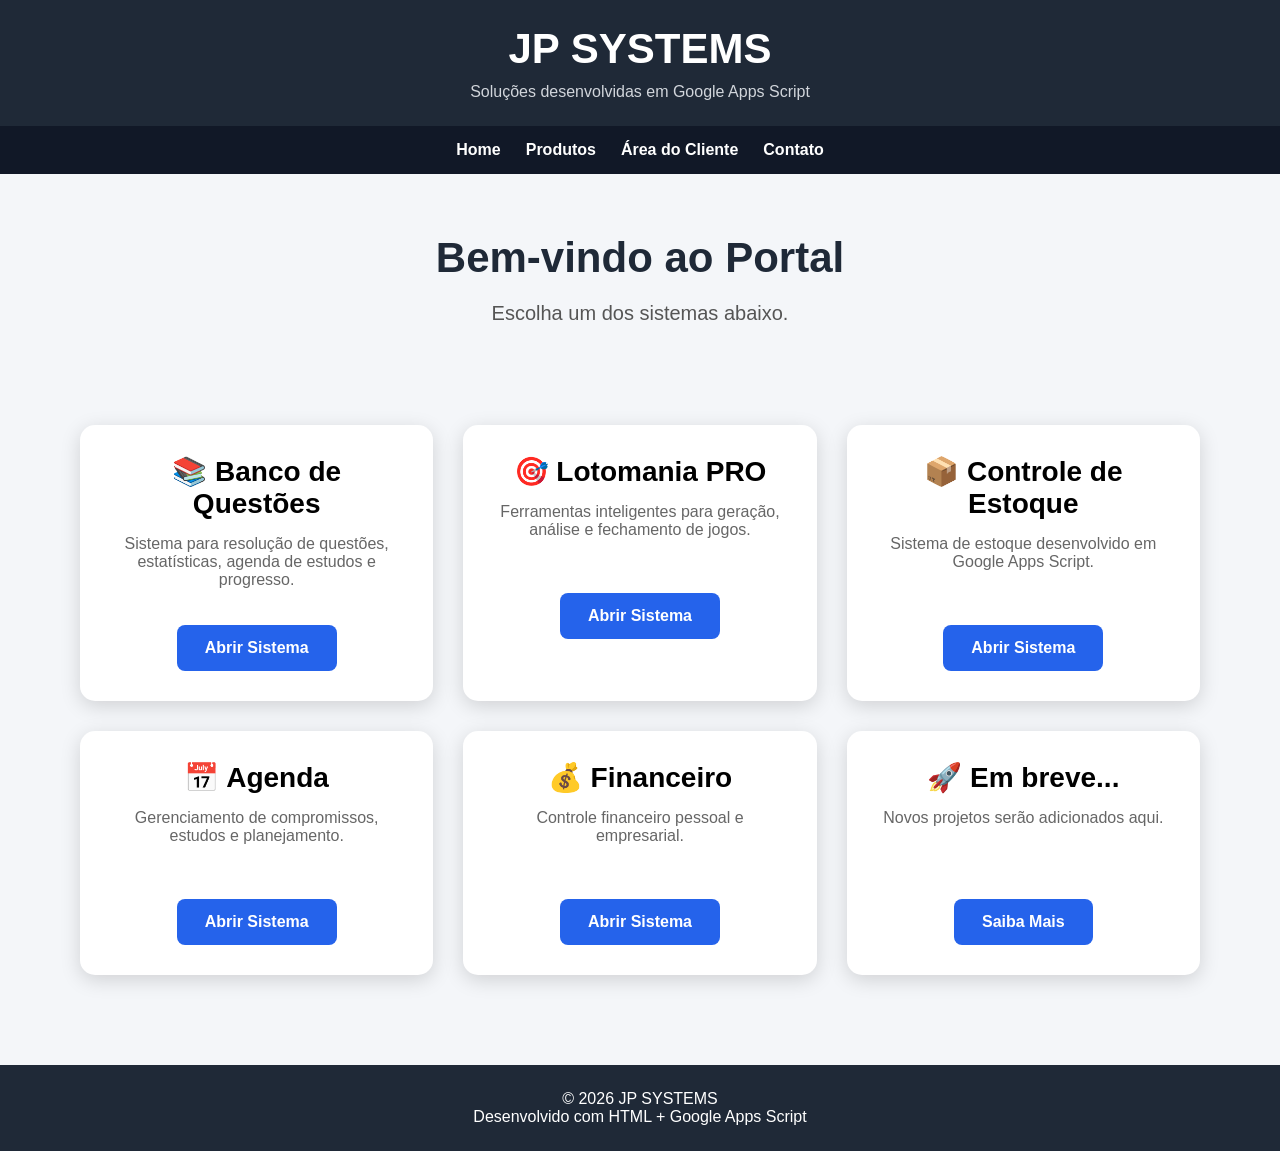
==== index.html @ cd57586b "Add files via upload" ====
<!DOCTYPE html>
<html lang="pt-BR">

<head>
<meta charset="UTF-8">
<meta name="viewport" content="width=device-width, initial-scale=1.0">

<title>JP SYSTEMS</title>

<style>

*{
    margin:0;
    padding:0;
    box-sizing:border-box;
    font-family:Arial, Helvetica, sans-serif;
}

body{
    background:#f4f6f9;
}

header{
    background:#1f2937;
    color:white;
    padding:25px;
    text-align:center;
}

header h1{
    font-size:42px;
}

header p{
    margin-top:10px;
    color:#d1d5db;
}

nav{
    background:#111827;
    display:flex;
    justify-content:center;
    gap:25px;
    padding:15px;
}

nav a{
    color:white;
    text-decoration:none;
    font-weight:bold;
}

nav a:hover{
    color:#60a5fa;
}

.hero{
    text-align:center;
    padding:60px 20px;
}

.hero h2{
    font-size:42px;
    color:#1f2937;
}

.hero p{
    margin-top:20px;
    color:#555;
    font-size:20px;
}

.cards{

    display:grid;
    grid-template-columns:repeat(auto-fit,minmax(280px,1fr));

    gap:30px;

    max-width:1200px;

    margin:auto;

    padding:40px;
}

.card{

    background:white;

    border-radius:15px;

    padding:30px;

    box-shadow:0px 5px 20px rgba(0,0,0,.15);

    transition:.3s;

    text-align:center;

}

.card:hover{

    transform:translateY(-8px);

}

.card h3{

    font-size:28px;

    margin-bottom:15px;

}

.card p{

    color:#666;

    min-height:70px;

}

.card a{

    display:inline-block;

    margin-top:20px;

    padding:14px 28px;

    background:#2563eb;

    color:white;

    text-decoration:none;

    border-radius:8px;

    font-weight:bold;

}

.card a:hover{

    background:#1d4ed8;

}

footer{

    margin-top:50px;

    background:#1f2937;

    color:white;

    text-align:center;

    padding:25px;

}

</style>

</head>

<body>

<header>

<h1>JP SYSTEMS</h1>

<p>Soluções desenvolvidas em Google Apps Script</p>

</header>

<nav>

<a href="#">Home</a>

<a href="#">Produtos</a>

<a href="#">Área do Cliente</a>

<a href="#">Contato</a>

</nav>

<section class="hero">

<h2>Bem-vindo ao Portal</h2>

<p>Escolha um dos sistemas abaixo.</p>

</section>

<section class="cards">

<div class="card">

<h3>📚 Banco de Questões</h3>

<p>
Sistema para resolução de questões, estatísticas, agenda de estudos e progresso.
</p>

<a href="#">Abrir Sistema</a>

</div>

<div class="card">

<h3>🎯 Lotomania PRO</h3>

<p>
Ferramentas inteligentes para geração, análise e fechamento de jogos.
</p>

<a href="#">Abrir Sistema</a>

</div>

<div class="card">

<h3>📦 Controle de Estoque</h3>

<p>
Sistema de estoque desenvolvido em Google Apps Script.
</p>

<a href="#">Abrir Sistema</a>

</div>

<div class="card">

<h3>📅 Agenda</h3>

<p>
Gerenciamento de compromissos, estudos e planejamento.
</p>

<a href="#">Abrir Sistema</a>

</div>

<div class="card">

<h3>💰 Financeiro</h3>

<p>
Controle financeiro pessoal e empresarial.
</p>

<a href="#">Abrir Sistema</a>

</div>

<div class="card">

<h3>🚀 Em breve...</h3>

<p>
Novos projetos serão adicionados aqui.
</p>

<a href="#">Saiba Mais</a>

</div>

</section>

<footer>

© 2026 JP SYSTEMS<br>
Desenvolvido com HTML + Google Apps Script

</footer>

</body>

</html>
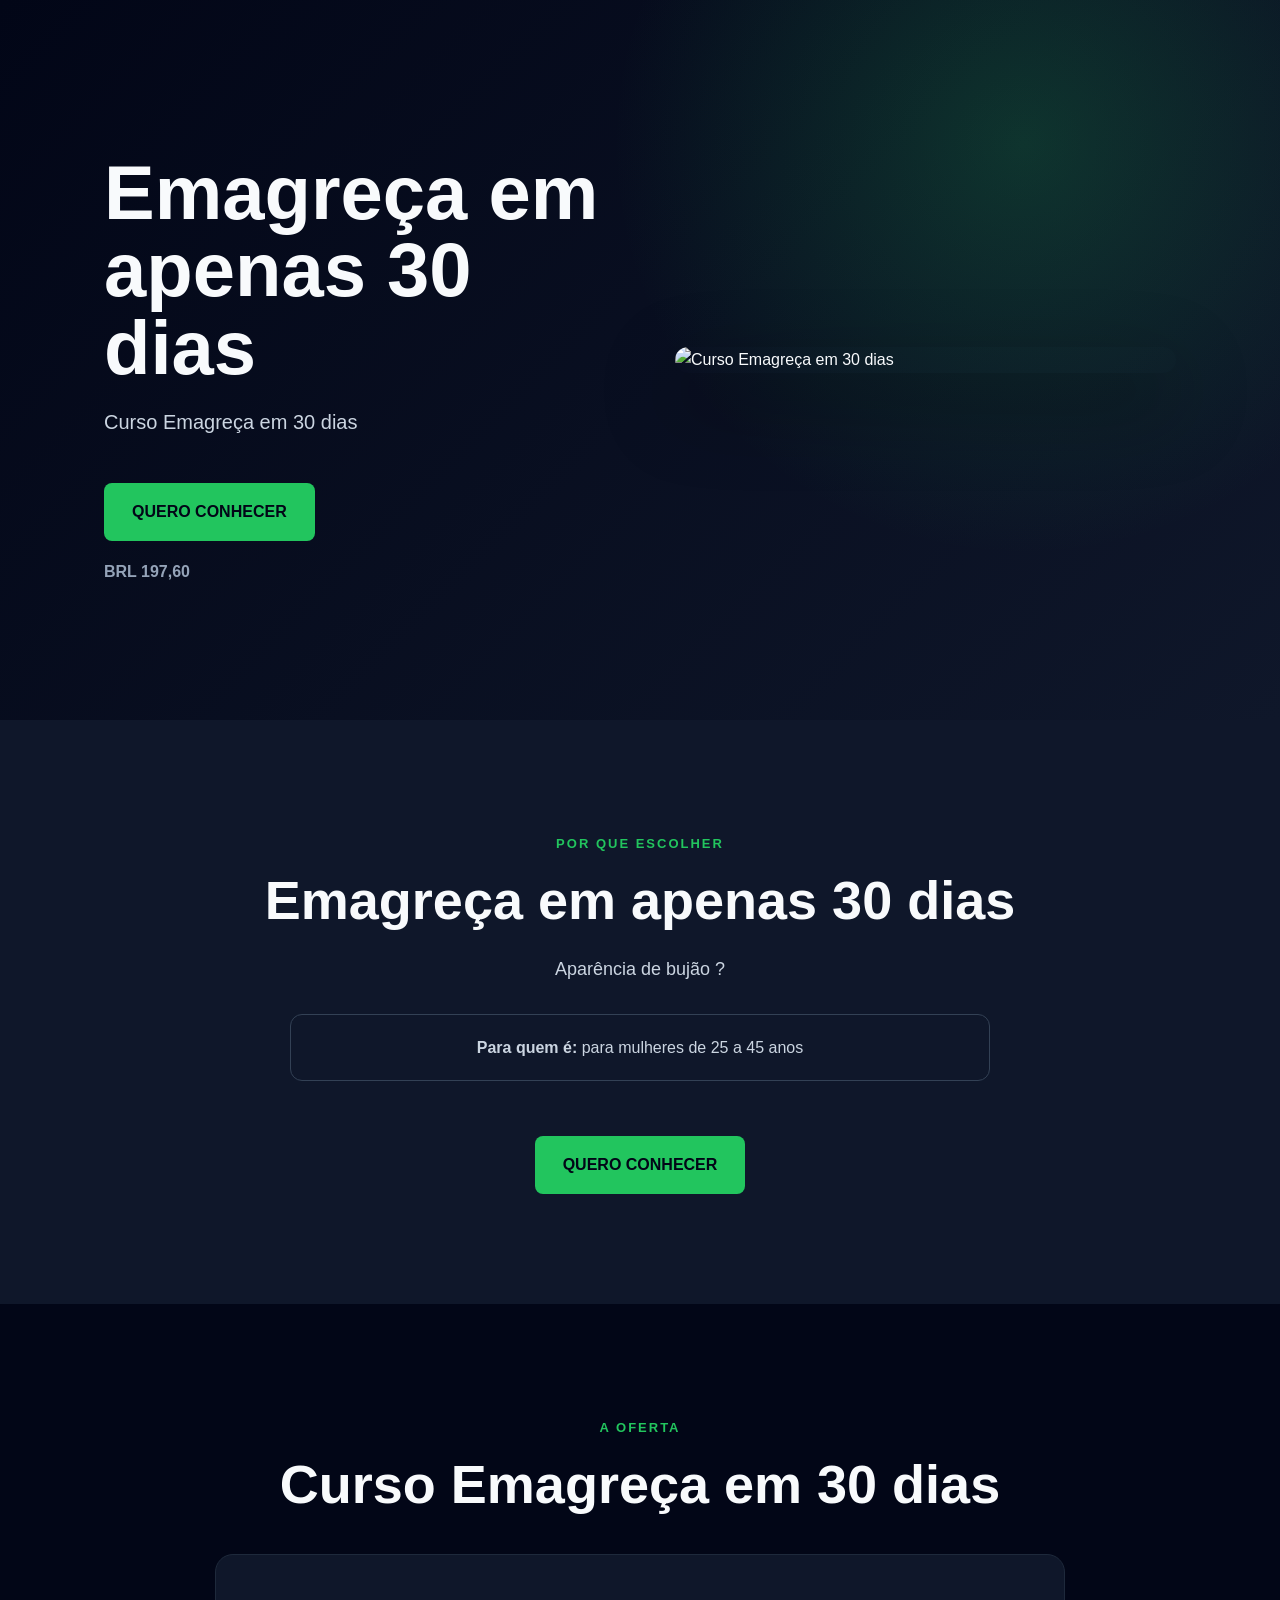
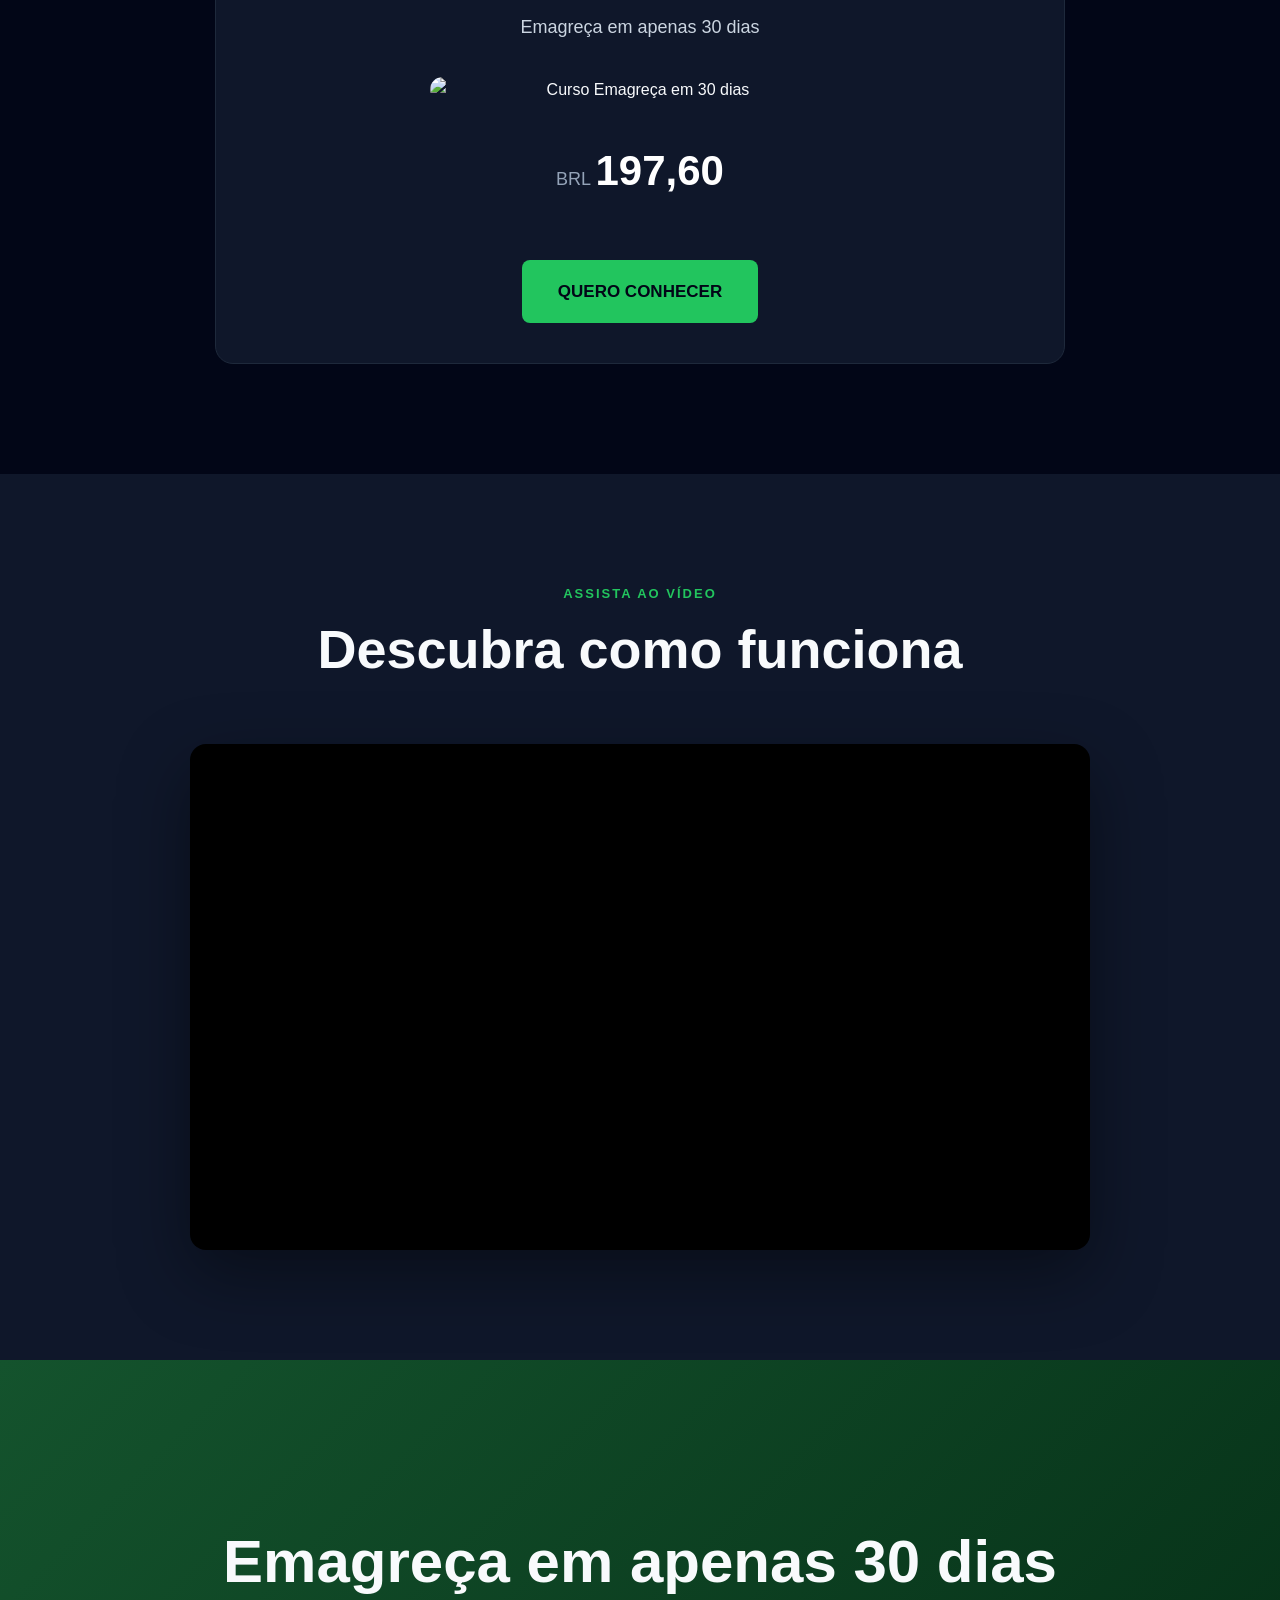
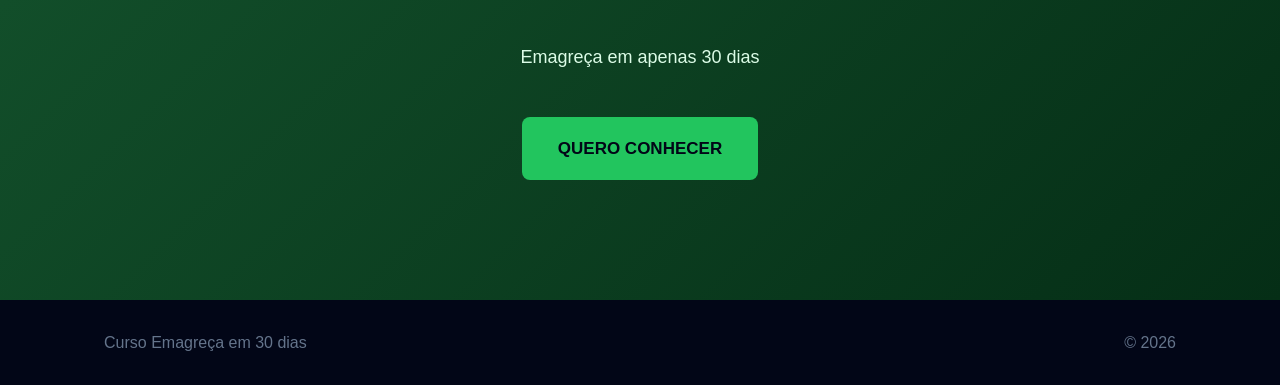
==== commit 82f79b75: "Add files via upload" ====
--- a/index.html
+++ b/index.html
@@ -1,284 +1,386 @@
-<!DOCTYPE html>
-<html lang="pt-BR">
-
-<head>
-<meta charset="UTF-8">
-<meta name="viewport" content="width=device-width, initial-scale=1.0">
-
-<title>JP SYSTEMS</title>
-
-<style>
-
-*{
-    margin:0;
-    padding:0;
-    box-sizing:border-box;
-    font-family:Arial, Helvetica, sans-serif;
-}
-
-body{
-    background:#f4f6f9;
-}
-
-header{
-    background:#1f2937;
-    color:white;
-    padding:25px;
-    text-align:center;
-}
-
-header h1{
-    font-size:42px;
-}
-
-header p{
-    margin-top:10px;
-    color:#d1d5db;
-}
-
-nav{
-    background:#111827;
-    display:flex;
-    justify-content:center;
-    gap:25px;
-    padding:15px;
-}
-
-nav a{
-    color:white;
-    text-decoration:none;
-    font-weight:bold;
-}
-
-nav a:hover{
-    color:#60a5fa;
-}
-
-.hero{
-    text-align:center;
-    padding:60px 20px;
-}
-
-.hero h2{
-    font-size:42px;
-    color:#1f2937;
-}
-
-.hero p{
-    margin-top:20px;
-    color:#555;
-    font-size:20px;
-}
-
-.cards{
-
-    display:grid;
-    grid-template-columns:repeat(auto-fit,minmax(280px,1fr));
-
-    gap:30px;
-
-    max-width:1200px;
-
-    margin:auto;
-
-    padding:40px;
-}
-
-.card{
-
-    background:white;
-
-    border-radius:15px;
-
-    padding:30px;
-
-    box-shadow:0px 5px 20px rgba(0,0,0,.15);
-
-    transition:.3s;
-
-    text-align:center;
-
-}
-
-.card:hover{
-
-    transform:translateY(-8px);
-
-}
-
-.card h3{
-
-    font-size:28px;
-
-    margin-bottom:15px;
-
-}
-
-.card p{
-
-    color:#666;
-
-    min-height:70px;
-
-}
-
-.card a{
-
-    display:inline-block;
-
-    margin-top:20px;
-
-    padding:14px 28px;
-
-    background:#2563eb;
-
-    color:white;
-
-    text-decoration:none;
-
-    border-radius:8px;
-
-    font-weight:bold;
-
-}
-
-.card a:hover{
-
-    background:#1d4ed8;
-
-}
-
-footer{
-
-    margin-top:50px;
-
-    background:#1f2937;
-
-    color:white;
-
-    text-align:center;
-
-    padding:25px;
-
-}
-
-</style>
-
-</head>
-
-<body>
-
-<header>
-
-<h1>JP SYSTEMS</h1>
-
-<p>Soluções desenvolvidas em Google Apps Script</p>
-
-</header>
-
-<nav>
-
-<a href="#">Home</a>
-
-<a href="#">Produtos</a>
-
-<a href="#">Área do Cliente</a>
-
-<a href="#">Contato</a>
-
-</nav>
-
-<section class="hero">
-
-<h2>Bem-vindo ao Portal</h2>
-
-<p>Escolha um dos sistemas abaixo.</p>
-
-</section>
-
-<section class="cards">
-
-<div class="card">
-
-<h3>📚 Banco de Questões</h3>
-
-<p>
-Sistema para resolução de questões, estatísticas, agenda de estudos e progresso.
-</p>
-
-<a href="#">Abrir Sistema</a>
-
-</div>
-
-<div class="card">
-
-<h3>🎯 Lotomania PRO</h3>
-
-<p>
-Ferramentas inteligentes para geração, análise e fechamento de jogos.
-</p>
-
-<a href="#">Abrir Sistema</a>
-
-</div>
-
-<div class="card">
-
-<h3>📦 Controle de Estoque</h3>
-
-<p>
-Sistema de estoque desenvolvido em Google Apps Script.
-</p>
-
-<a href="#">Abrir Sistema</a>
-
-</div>
-
-<div class="card">
-
-<h3>📅 Agenda</h3>
-
-<p>
-Gerenciamento de compromissos, estudos e planejamento.
-</p>
-
-<a href="#">Abrir Sistema</a>
-
-</div>
-
-<div class="card">
-
-<h3>💰 Financeiro</h3>
-
-<p>
-Controle financeiro pessoal e empresarial.
-</p>
-
-<a href="#">Abrir Sistema</a>
-
-</div>
-
-<div class="card">
-
-<h3>🚀 Em breve...</h3>
-
-<p>
-Novos projetos serão adicionados aqui.
-</p>
-
-<a href="#">Saiba Mais</a>
-
-</div>
-
-</section>
-
-<footer>
-
-© 2026 JP SYSTEMS<br>
-Desenvolvido com HTML + Google Apps Script
-
-</footer>
-
-</body>
-
-</html>+
+
+<!DOCTYPE html>
+
+<html
+  lang="pt-BR">
+
+<head>
+
+  <meta charset="UTF-8">
+
+  <meta
+    name="viewport"
+    content="width=device-width, initial-scale=1.0">
+
+  <title>
+    Curso Emagreça em 30 dias
+  </title>
+
+  <meta
+    name="description"
+    content="Curso Emagreça em 30 dias">
+
+
+  <link rel="stylesheet" href="style.css">
+
+</head>
+
+
+<body>
+
+
+  <!-- =====================================================
+       HERO
+  ====================================================== -->
+
+  <section class="hero">
+
+    <div class="container hero-grid">
+
+
+      <div class="hero-content">
+
+
+        <span class="category">
+          
+        </span>
+
+
+        <h1>
+
+          Emagreça em apenas 30 dias
+
+        </h1>
+
+
+        <p class="hero-description">
+
+          Curso Emagreça em 30 dias
+
+        </p>
+
+
+        <a
+
+          href="http://www.w7noticias.com/"
+
+          class="cta"
+
+          target="_blank"
+
+          rel="noopener noreferrer"
+
+          data-event="cta_click">
+
+          QUERO CONHECER
+
+        </a>
+
+
+        
+              <div class="price">
+
+                BRL
+                197,60
+
+              </div>
+            
+
+
+      </div>
+
+
+      
+      <div class="hero-image">
+        <img
+          src="https://raw.githubusercontent.com/alexusbsb-ctrl/img/refs/heads/main/026.PNG"
+          alt="Curso Emagreça em 30 dias">
+      </div>
+    
+
+
+    </div>
+
+  </section>
+
+
+
+  <!-- =====================================================
+       BENEFÍCIO
+  ====================================================== -->
+
+  <section class="benefit-section">
+
+    <div class="container">
+
+
+      <span class="section-label">
+        POR QUE ESCOLHER
+      </span>
+
+
+      <h2>
+
+        Emagreça em apenas 30 dias
+
+      </h2>
+
+
+      
+            <p class="section-text">
+
+              Aparência de bujão ?
+
+            </p>
+          
+
+
+      
+            <div class="audience">
+
+              <strong>
+                Para quem é:
+              </strong>
+
+              para mulheres de 25 a 45 anos
+
+            </div>
+          
+
+
+      <a
+
+        href="http://www.w7noticias.com/"
+
+        class="cta"
+
+        target="_blank"
+
+        rel="noopener noreferrer"
+
+        data-event="cta_click">
+
+        QUERO CONHECER
+
+      </a>
+
+
+    </div>
+
+  </section>
+
+
+
+  <!-- =====================================================
+       OFERTA
+  ====================================================== -->
+
+  <section class="offer-section">
+
+    <div class="container">
+
+
+      <span class="section-label">
+        A OFERTA
+      </span>
+
+
+      <h2>
+
+        Curso Emagreça em 30 dias
+
+      </h2>
+
+
+      <div class="offer-box">
+
+
+        
+              <p>
+                Emagreça em apenas 30 dias
+              </p>
+            
+
+
+        
+              <div class="media-grid">
+
+                
+
+        <div class="media-card">
+
+          <img
+            src="https://raw.githubusercontent.com/alexusbsb-ctrl/img/refs/heads/main/007.PNG"
+            alt="Curso Emagreça em 30 dias">
+
+        </div>
+
+      
+
+              </div>
+            
+
+
+        
+              <div class="offer-price">
+
+                BRL
+
+                <strong>
+                  197,60
+                </strong>
+
+              </div>
+            
+
+
+        <a
+
+          href="http://www.w7noticias.com/"
+
+          class="cta large"
+
+          target="_blank"
+
+          rel="noopener noreferrer"
+
+          data-event="cta_click">
+
+          QUERO CONHECER
+
+        </a>
+
+
+      </div>
+
+    </div>
+
+  </section>
+
+
+
+  
+
+        <section class="video-section">
+
+          <div class="container">
+
+            <span class="section-label">
+              ASSISTA AO VÍDEO
+            </span>
+
+            <h2>
+              Descubra como funciona
+            </h2>
+
+            <div class="video-wrapper">
+
+              <iframe
+
+                src="https://www.youtube.com/embed/uXlWYZ022zU"
+
+                title="Curso Emagreça em 30 dias"
+
+                frameborder="0"
+
+                allow="
+                  accelerometer;
+                  autoplay;
+                  clipboard-write;
+                  encrypted-media;
+                  gyroscope;
+                  picture-in-picture;
+                  web-share
+                "
+
+                allowfullscreen>
+
+              </iframe>
+
+            </div>
+
+          </div>
+
+        </section>
+
+      
+
+
+
+  <!-- =====================================================
+       FINAL CTA
+  ====================================================== -->
+
+  <section class="final-cta">
+
+    <div class="container">
+
+
+      <h2>
+
+        Emagreça em apenas 30 dias
+
+      </h2>
+
+
+      <p>
+
+        Emagreça em apenas 30 dias
+
+      </p>
+
+
+      <a
+
+        href="http://www.w7noticias.com/"
+
+        class="cta large"
+
+        target="_blank"
+
+        rel="noopener noreferrer"
+
+        data-event="cta_click">
+
+        QUERO CONHECER
+
+      </a>
+
+
+    </div>
+
+  </section>
+
+
+
+  <!-- =====================================================
+       FOOTER
+  ====================================================== -->
+
+  <footer>
+
+    <div class="container">
+
+      <span>
+        Curso Emagreça em 30 dias
+      </span>
+
+      <span>
+        © 2026
+      </span>
+
+    </div>
+
+  </footer>
+
+
+
+  <script src="script.js"></script>
+
+
+</body>
+
+</html>
+
+  
--- a/style.css
+++ b/style.css
@@ -0,0 +1,684 @@
+
+
+* {
+  box-sizing: border-box;
+}
+
+
+html {
+
+  margin: 0;
+
+  padding: 0;
+
+  scroll-behavior: smooth;
+
+}
+
+
+body {
+
+  margin: 0;
+
+  padding: 0;
+
+  font-family:
+    Arial,
+    Helvetica,
+    sans-serif;
+
+  background: #020617;
+
+  color: #f8fafc;
+
+  line-height: 1.6;
+
+}
+
+
+img {
+
+  max-width: 100%;
+
+}
+
+
+a {
+
+  text-decoration: none;
+
+}
+
+
+.container {
+
+  width: 100%;
+
+  max-width: 1120px;
+
+  margin-left: auto;
+
+  margin-right: auto;
+
+  padding-left: 24px;
+
+  padding-right: 24px;
+
+}
+
+
+/* =====================================================
+   HERO
+===================================================== */
+
+.hero {
+
+  width: 100%;
+
+  min-height: 720px;
+
+  display: flex;
+
+  align-items: center;
+
+  background:
+
+    radial-gradient(
+      circle at 80% 20%,
+      rgba(34,197,94,.20),
+      transparent 35%
+    ),
+
+    linear-gradient(
+      135deg,
+      #020617,
+      #0f172a
+    );
+
+}
+
+
+.hero-grid {
+
+  width: 100%;
+
+  display: grid;
+
+  grid-template-columns:
+    minmax(0, 1fr)
+    minmax(0, 1fr);
+
+  gap: 70px;
+
+  align-items: center;
+
+}
+
+
+.hero-content {
+
+  min-width: 0;
+
+}
+
+
+.category,
+.section-label {
+
+  color: #22c55e;
+
+  font-size: 13px;
+
+  font-weight: 800;
+
+  letter-spacing: 2px;
+
+}
+
+
+.hero h1 {
+
+  font-size:
+    clamp(42px, 6vw, 76px);
+
+  line-height: 1.02;
+
+  margin:
+    18px 0;
+
+}
+
+
+.hero-description {
+
+  font-size: 20px;
+
+  color: #cbd5e1;
+
+  max-width: 600px;
+
+}
+
+
+.hero-image {
+
+  width: 100%;
+
+  max-width: 520px;
+
+  margin-left: auto;
+
+  margin-right: auto;
+
+  border-radius: 20px;
+
+  overflow: hidden;
+
+  box-shadow:
+    0 30px 80px rgba(0,0,0,.45);
+
+}
+
+
+.hero-image img {
+
+  display: block;
+
+  width: 100%;
+
+  height: auto;
+
+  object-fit: cover;
+
+}
+
+
+/* =====================================================
+   CTA
+===================================================== */
+
+.cta {
+
+  display: inline-block;
+
+  margin-top: 25px;
+
+  padding:
+    16px 28px;
+
+  background: #22c55e;
+
+  color: #020617;
+
+  border-radius: 8px;
+
+  font-weight: 900;
+
+  transition: .2s;
+
+}
+
+
+.cta:hover {
+
+  transform:
+    translateY(-3px);
+
+  background: #4ade80;
+
+}
+
+
+.cta.large {
+
+  padding:
+    18px 36px;
+
+  font-size: 17px;
+
+}
+
+
+.price {
+
+  margin-top: 18px;
+
+  color: #94a3b8;
+
+  font-weight: 700;
+
+}
+
+
+/* =====================================================
+   BENEFÍCIO
+===================================================== */
+
+.benefit-section {
+
+  width: 100%;
+
+  padding:
+    110px 0;
+
+  background: #0f172a;
+
+  text-align: center;
+
+}
+
+
+.benefit-section h2,
+.offer-section h2,
+.video-section h2 {
+
+  font-size:
+    clamp(34px, 5vw, 54px);
+
+  line-height: 1.1;
+
+  max-width: 800px;
+
+  margin:
+    15px auto 25px;
+
+}
+
+
+.section-text {
+
+  max-width: 760px;
+
+  margin:
+    0 auto;
+
+  color: #cbd5e1;
+
+  font-size: 18px;
+
+}
+
+
+.audience {
+
+  max-width: 700px;
+
+  margin:
+    30px auto;
+
+  padding: 20px;
+
+  border:
+    1px solid #334155;
+
+  border-radius: 12px;
+
+  color: #cbd5e1;
+
+}
+
+
+/* =====================================================
+   OFERTA
+===================================================== */
+
+.offer-section {
+
+  width: 100%;
+
+  padding:
+    110px 0;
+
+  background: #020617;
+
+  text-align: center;
+
+}
+
+
+.offer-box {
+
+  width: 100%;
+
+  max-width: 850px;
+
+  margin:
+    40px auto 0;
+
+  padding: 40px;
+
+  border:
+    1px solid #1e293b;
+
+  border-radius: 18px;
+
+  background: #0f172a;
+
+  text-align: center;
+
+}
+
+
+.offer-box p {
+
+  color: #cbd5e1;
+
+  font-size: 18px;
+
+}
+
+
+.offer-price {
+
+  margin:
+    30px 0;
+
+  font-size: 18px;
+
+  color: #94a3b8;
+
+}
+
+
+.offer-price strong {
+
+  font-size: 42px;
+
+  color: white;
+
+}
+
+
+/* =====================================================
+   IMAGENS EXTRAS
+===================================================== */
+
+.media-grid {
+
+  width: 100%;
+
+  display: flex;
+
+  justify-content: center;
+
+  align-items: center;
+
+  flex-wrap: wrap;
+
+  gap: 25px;
+
+  margin:
+    35px auto;
+
+}
+
+
+.media-card {
+
+  width: min(
+    100%,
+    420px
+  );
+
+  margin:
+    0 auto;
+
+  overflow: hidden;
+
+  border-radius: 14px;
+
+}
+
+
+.media-card img {
+
+  display: block;
+
+  width: 100%;
+
+  height: auto;
+
+  object-fit: contain;
+
+}
+
+
+/* =====================================================
+   VÍDEO
+===================================================== */
+
+.video-section {
+
+  width: 100%;
+
+  padding:
+    110px 0;
+
+  background: #0f172a;
+
+  text-align: center;
+
+}
+
+
+.video-section .container {
+
+  width: 100%;
+
+  display: flex;
+
+  flex-direction: column;
+
+  align-items: center;
+
+}
+
+
+.video-section h2 {
+
+  width: 100%;
+
+}
+
+
+.video-wrapper {
+
+  position: relative;
+
+  display: block;
+
+  width: 100%;
+
+  max-width: 900px;
+
+  height: auto;
+
+  aspect-ratio: 16 / 9;
+
+  margin:
+    40px auto 0;
+
+  overflow: hidden;
+
+  border-radius: 16px;
+
+  background: #000;
+
+  box-shadow:
+    0 25px 70px rgba(0,0,0,.40);
+
+}
+
+
+.video-wrapper iframe {
+
+  position: absolute;
+
+  display: block;
+
+  top: 0;
+
+  left: 0;
+
+  width: 100%;
+
+  height: 100%;
+
+  min-width: 100%;
+
+  min-height: 100%;
+
+  margin: 0;
+
+  padding: 0;
+
+  border: 0;
+
+}
+
+
+/* =====================================================
+   CTA FINAL
+===================================================== */
+
+.final-cta {
+
+  width: 100%;
+
+  padding:
+    120px 0;
+
+  text-align: center;
+
+  background:
+
+    linear-gradient(
+      135deg,
+      #14532d,
+      #052e16
+    );
+
+}
+
+
+.final-cta h2 {
+
+  font-size:
+    clamp(36px, 5vw, 60px);
+
+  line-height: 1.05;
+
+}
+
+
+.final-cta p {
+
+  max-width: 700px;
+
+  margin:
+    20px auto;
+
+  color: #dcfce7;
+
+  font-size: 18px;
+
+}
+
+
+/* =====================================================
+   FOOTER
+===================================================== */
+
+footer {
+
+  width: 100%;
+
+  padding: 30px 0;
+
+  background: #020617;
+
+  color: #64748b;
+
+}
+
+
+footer .container {
+
+  display: flex;
+
+  justify-content: space-between;
+
+  gap: 20px;
+
+}
+
+
+/* =====================================================
+   MOBILE
+===================================================== */
+
+@media (max-width: 800px) {
+
+  .hero {
+
+    min-height: auto;
+
+    padding:
+      80px 0;
+
+  }
+
+
+  .hero-grid {
+
+    grid-template-columns: 1fr;
+
+    gap: 45px;
+
+  }
+
+
+  .hero-image {
+
+    max-width: 600px;
+
+  }
+
+
+  .hero h1 {
+
+    font-size: 46px;
+
+  }
+
+
+  .video-wrapper {
+
+    width: 100%;
+
+    max-width: 100%;
+
+    border-radius: 10px;
+
+  }
+
+
+  .offer-box {
+
+    padding: 25px;
+
+  }
+
+
+  footer .container {
+
+    flex-direction: column;
+
+    text-align: center;
+
+    align-items: center;
+
+  }
+
+}
+
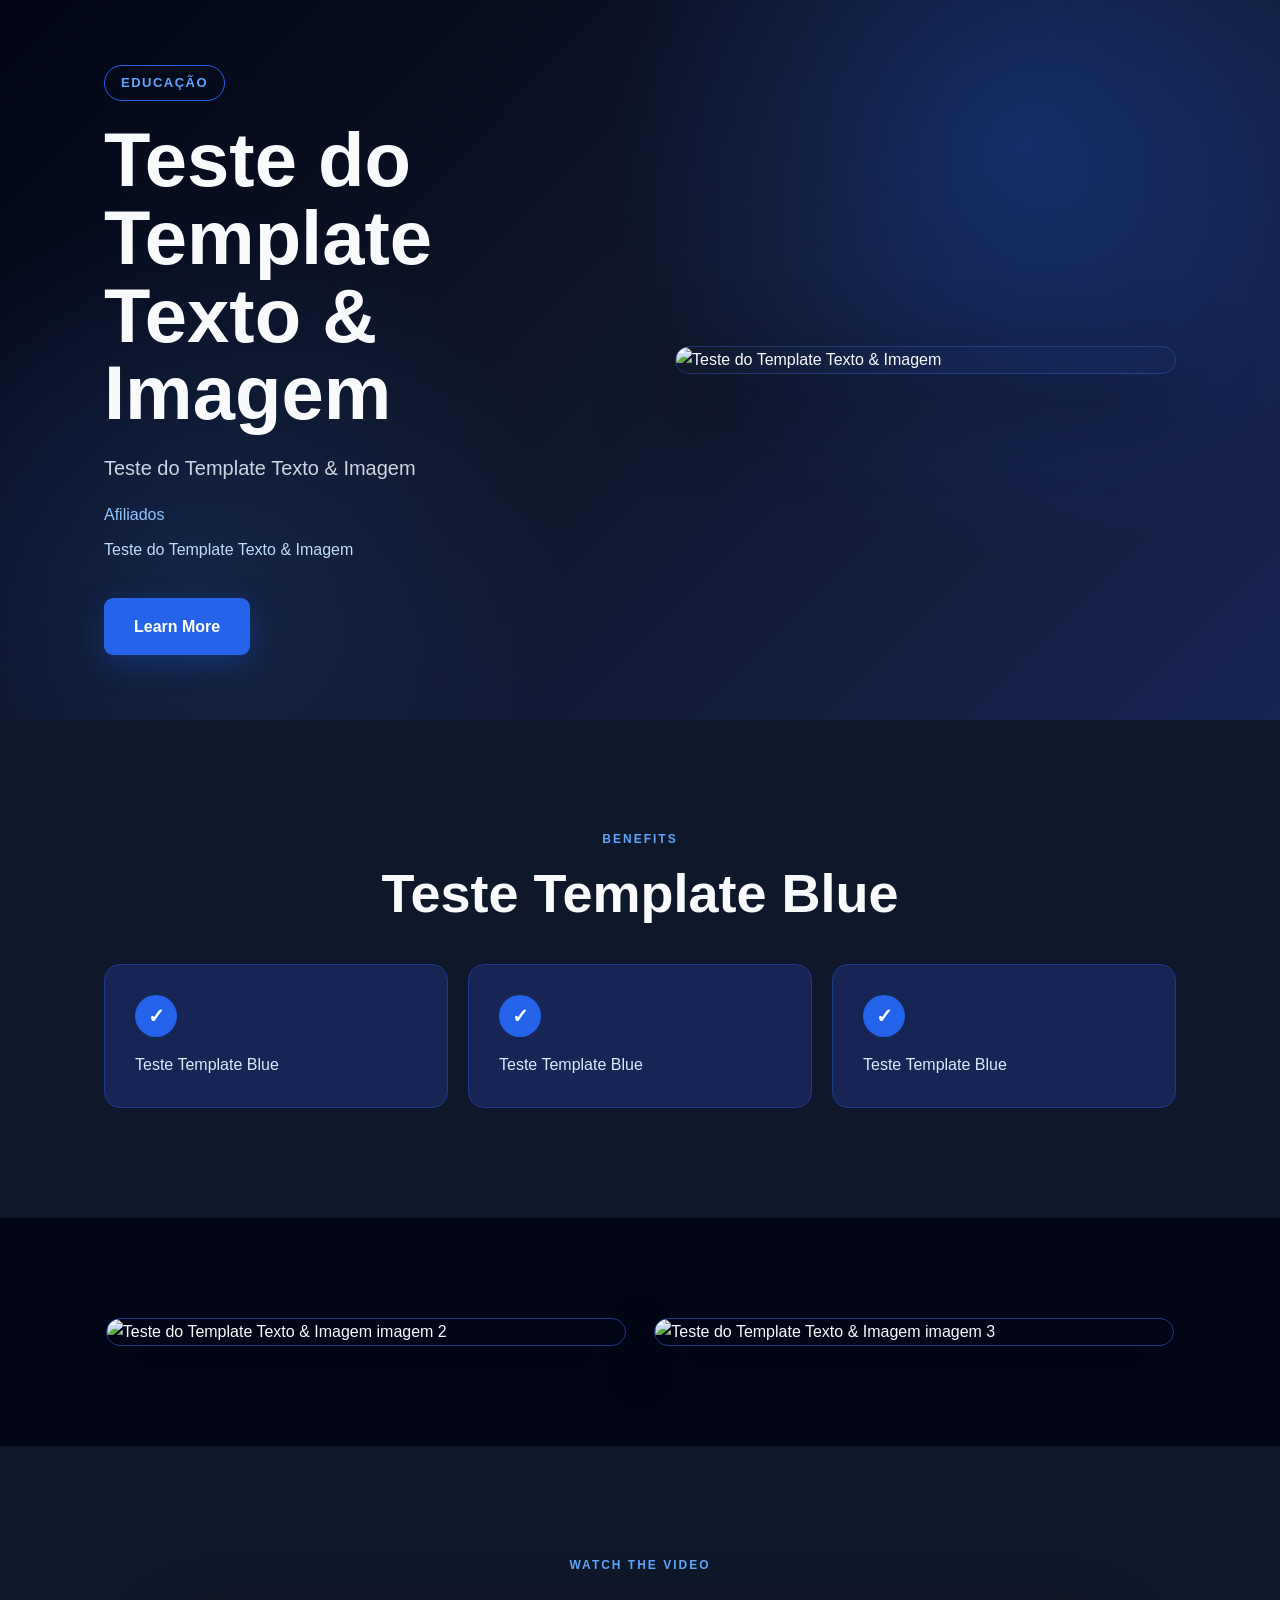
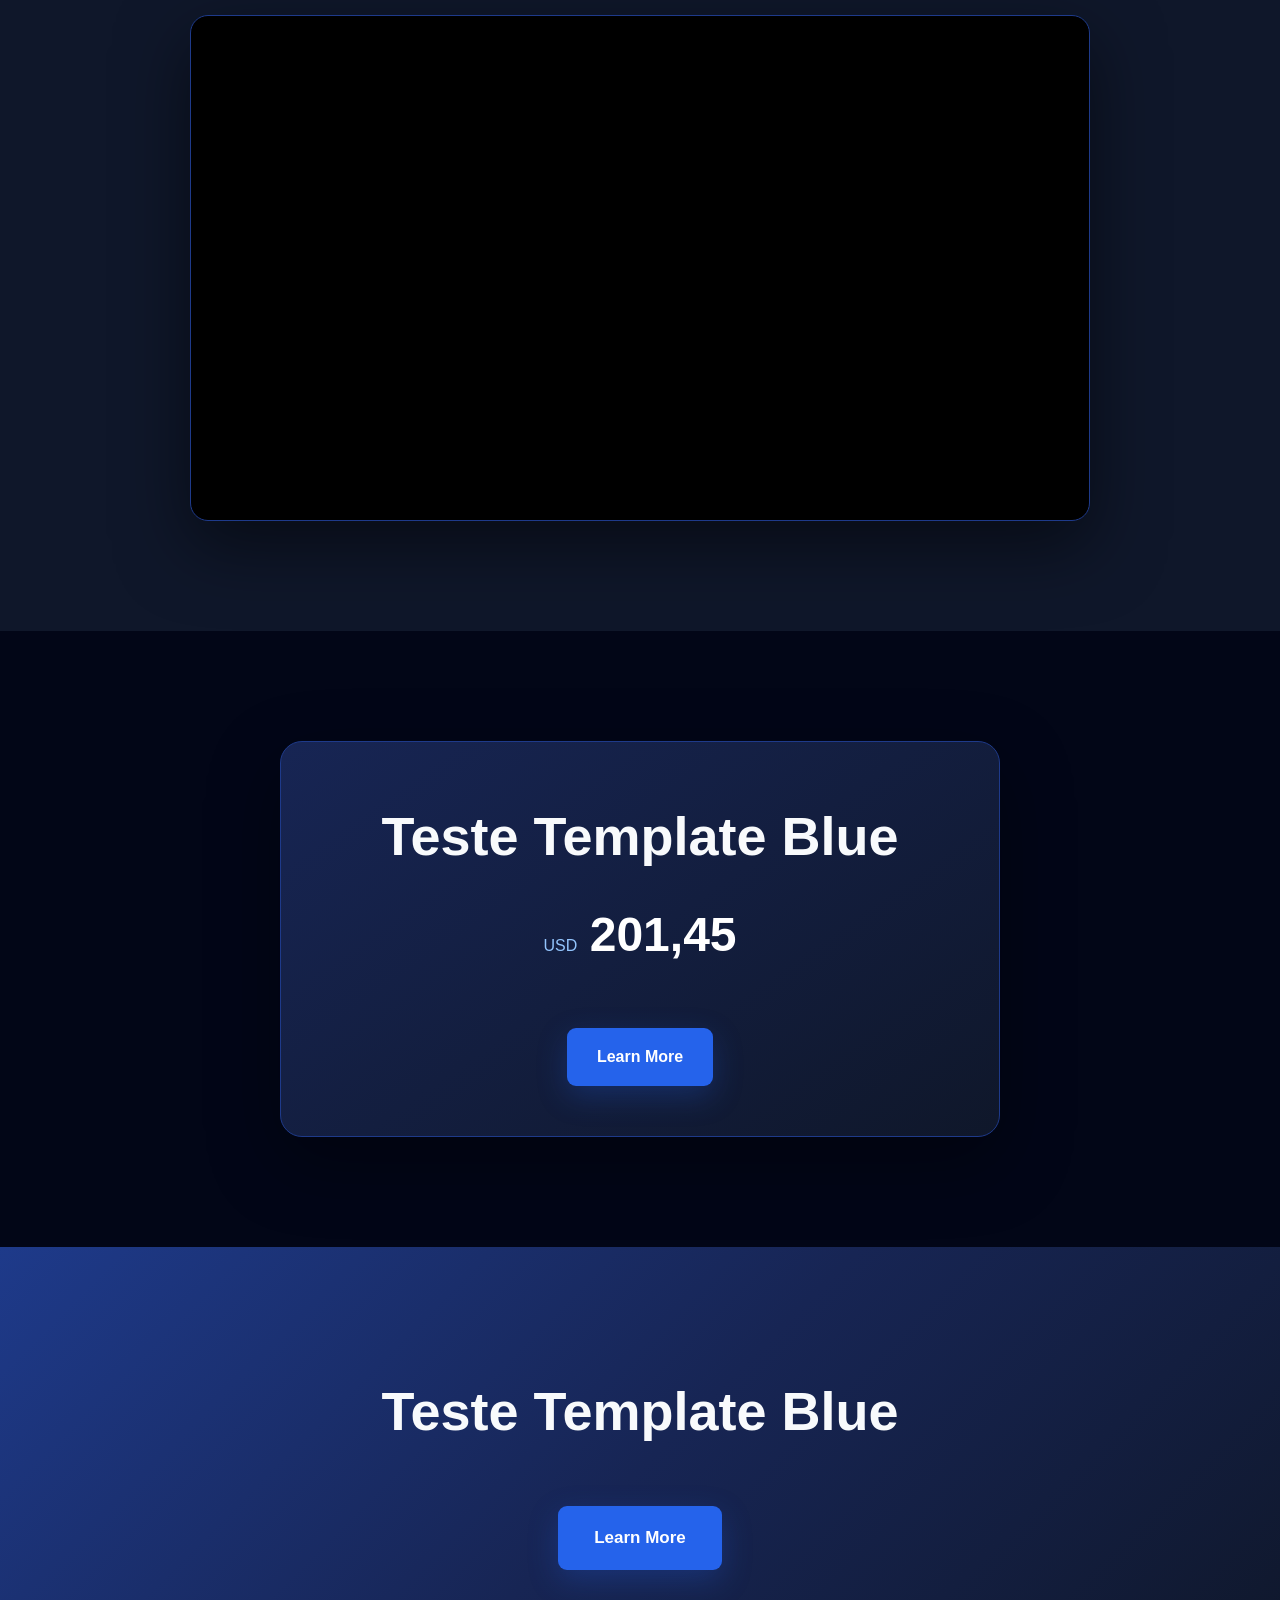
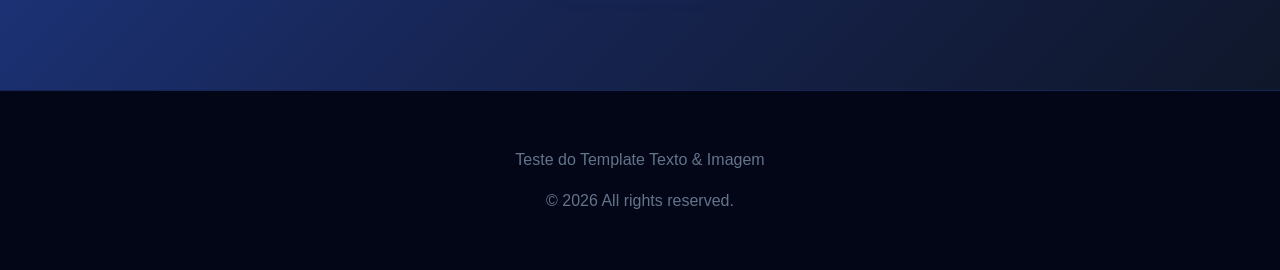
==== commit 01505a1c: "Add files via upload" ====
--- a/index.html
+++ b/index.html
@@ -1,9 +1,8 @@
-
-
 <!DOCTYPE html>
 
 <html
-  lang="pt-BR">
+  lang="en-US"
+>
 
 <head>
 
@@ -11,376 +10,340 @@
 
   <meta
     name="viewport"
-    content="width=device-width, initial-scale=1.0">
-
-  <title>
-    Curso Emagreça em 30 dias
-  </title>
+    content="width=device-width, initial-scale=1.0"
+  >
 
   <meta
     name="description"
-    content="Curso Emagreça em 30 dias">
-
-
-  <link rel="stylesheet" href="style.css">
+    content="Teste do Template Texto &amp; Imagem"
+  >
+
+  <title>
+    Teste do Template Texto &amp; Imagem
+  </title>
+
+  <link
+    rel="stylesheet"
+    href="style.css"
+  >
 
 </head>
 
-
-<body>
-
-
-  <!-- =====================================================
-       HERO
-  ====================================================== -->
-
-  <section class="hero">
-
-    <div class="container hero-grid">
-
+<body class="template-blue">
+
+<header class="hero">
+
+  <div class="container">
+
+    <div class="hero-grid">
 
       <div class="hero-content">
 
-
-        <span class="category">
-          
-        </span>
+        
+<div class="categoria">
+  Educação
+</div>
+
 
 
         <h1>
-
-          Emagreça em apenas 30 dias
-
+          Teste do Template Texto &amp; Imagem
         </h1>
 
 
-        <p class="hero-description">
-
-          Curso Emagreça em 30 dias
-
-        </p>
+        
+<p class="hero-description">
+  Teste do Template Texto &amp; Imagem
+</p>
+
+
+
+        
+<p class="hero-publico">
+  Afiliados
+</p>
+
+
+
+        
+<p class="hero-dor">
+  Teste do Template Texto &amp; Imagem
+</p>
+
 
 
         <a
-
           href="http://www.w7noticias.com/"
-
           class="cta"
-
-          target="_blank"
-
-          rel="noopener noreferrer"
-
-          data-event="cta_click">
-
-          QUERO CONHECER
-
+          data-event="cta_click"
+        >
+          Learn More
         </a>
 
-
-        
-              <div class="price">
-
-                BRL
-                197,60
-
-              </div>
-            
-
-
       </div>
 
 
       
-      <div class="hero-image">
-        <img
-          src="https://raw.githubusercontent.com/alexusbsb-ctrl/img/refs/heads/main/026.PNG"
-          alt="Curso Emagreça em 30 dias">
-      </div>
-    
-
-
-    </div>
-
-  </section>
-
-
-
-  <!-- =====================================================
-       BENEFÍCIO
-  ====================================================== -->
-
-  <section class="benefit-section">
-
-    <div class="container">
-
-
-      <span class="section-label">
-        POR QUE ESCOLHER
-      </span>
-
-
-      <h2>
-
-        Emagreça em apenas 30 dias
-
-      </h2>
-
-
-      
-            <p class="section-text">
-
-              Aparência de bujão ?
-
-            </p>
-          
-
-
-      
-            <div class="audience">
-
-              <strong>
-                Para quem é:
-              </strong>
-
-              para mulheres de 25 a 45 anos
-
-            </div>
-          
+<div class="hero-image">
+
+  <img
+    src="https://raw.githubusercontent.com/alexusbsb-ctrl/img/refs/heads/main/026.PNG"
+    alt="Teste do Template Texto &amp; Imagem"
+  >
+
+</div>
+
+
+    </div>
+
+  </div>
+
+</header>
+
+
+
+
+<section
+  class="beneficios-section"
+  id="beneficios"
+>
+
+  <div class="container">
+
+    <span class="section-label">
+      BENEFITS
+    </span>
+
+    <h2>
+      Teste Template Blue
+    </h2>
+
+    <div class="beneficios-grid">
+
+      
+
+<div class="beneficio-card">
+
+  <div class="beneficio-icon">
+    ✓
+  </div>
+
+  <p>
+    Teste Template Blue
+  </p>
+
+</div>
+
+
+
+<div class="beneficio-card">
+
+  <div class="beneficio-icon">
+    ✓
+  </div>
+
+  <p>
+    Teste Template Blue
+  </p>
+
+</div>
+
+
+
+<div class="beneficio-card">
+
+  <div class="beneficio-icon">
+    ✓
+  </div>
+
+  <p>
+    Teste Template Blue
+  </p>
+
+</div>
+
+
+
+    </div>
+
+  </div>
+
+</section>
+
+
+
+
+
+<section
+  class="imagens-section"
+  id="imagens"
+>
+
+  <div class="container">
+
+    <div class="imagens-grid">
+
+      
+
+<div class="imagem-card">
+
+  <img
+    src="https://raw.githubusercontent.com/alexusbsb-ctrl/img/refs/heads/main/001.PNG"
+    alt="Teste do Template Texto &amp; Imagem imagem 2"
+    loading="lazy"
+  >
+
+</div>
+
+
+
+<div class="imagem-card">
+
+  <img
+    src="https://raw.githubusercontent.com/alexusbsb-ctrl/img/refs/heads/main/007.PNG"
+    alt="Teste do Template Texto &amp; Imagem imagem 3"
+    loading="lazy"
+  >
+
+</div>
+
+
+
+    </div>
+
+  </div>
+
+</section>
+
+
+
+
+
+<section
+  class="video-section"
+  id="video"
+>
+
+  <div class="container">
+
+    <span class="section-label">
+      WATCH THE VIDEO
+    </span>
+
+    <h2>
+       
+    </h2>
+
+    <div class="video-wrapper">
+
+      <iframe
+        src="https://www.youtube.com/embed/uXlWYZ022zU"
+        title="Teste do Template Texto &amp; Imagem"
+        allow="accelerometer; autoplay; clipboard-write; encrypted-media; gyroscope; picture-in-picture; web-share"
+        allowfullscreen>
+      </iframe>
+
+    </div>
+
+  </div>
+
+</section>
+
+
+
+
+
+<section
+  class="oferta-section"
+  id="oferta"
+>
+
+  <div class="container">
+
+    <div class="oferta-card">
+
+      
+<h2>
+  Teste Template Blue
+</h2>
+
+
+
+      
+<div class="preco">
+
+  <span class="moeda">
+    USD
+  </span>
+
+  <span class="valor">
+    201,45
+  </span>
+
+</div>
+
 
 
       <a
-
         href="http://www.w7noticias.com/"
-
         class="cta"
-
-        target="_blank"
-
-        rel="noopener noreferrer"
-
-        data-event="cta_click">
-
-        QUERO CONHECER
-
+        data-event="cta_click"
+      >
+        Learn More
       </a>
 
-
-    </div>
-
-  </section>
-
-
-
-  <!-- =====================================================
-       OFERTA
-  ====================================================== -->
-
-  <section class="offer-section">
-
-    <div class="container">
-
-
-      <span class="section-label">
-        A OFERTA
-      </span>
-
-
-      <h2>
-
-        Curso Emagreça em 30 dias
-
-      </h2>
-
-
-      <div class="offer-box">
-
-
-        
-              <p>
-                Emagreça em apenas 30 dias
-              </p>
-            
-
-
-        
-              <div class="media-grid">
-
-                
-
-        <div class="media-card">
-
-          <img
-            src="https://raw.githubusercontent.com/alexusbsb-ctrl/img/refs/heads/main/007.PNG"
-            alt="Curso Emagreça em 30 dias">
-
-        </div>
-
-      
-
-              </div>
-            
-
-
-        
-              <div class="offer-price">
-
-                BRL
-
-                <strong>
-                  197,60
-                </strong>
-
-              </div>
-            
-
-
-        <a
-
-          href="http://www.w7noticias.com/"
-
-          class="cta large"
-
-          target="_blank"
-
-          rel="noopener noreferrer"
-
-          data-event="cta_click">
-
-          QUERO CONHECER
-
-        </a>
-
-
-      </div>
-
-    </div>
-
-  </section>
-
-
-
-  
-
-        <section class="video-section">
-
-          <div class="container">
-
-            <span class="section-label">
-              ASSISTA AO VÍDEO
-            </span>
-
-            <h2>
-              Descubra como funciona
-            </h2>
-
-            <div class="video-wrapper">
-
-              <iframe
-
-                src="https://www.youtube.com/embed/uXlWYZ022zU"
-
-                title="Curso Emagreça em 30 dias"
-
-                frameborder="0"
-
-                allow="
-                  accelerometer;
-                  autoplay;
-                  clipboard-write;
-                  encrypted-media;
-                  gyroscope;
-                  picture-in-picture;
-                  web-share
-                "
-
-                allowfullscreen>
-
-              </iframe>
-
-            </div>
-
-          </div>
-
-        </section>
-
-      
-
-
-
-  <!-- =====================================================
-       FINAL CTA
-  ====================================================== -->
-
-  <section class="final-cta">
-
-    <div class="container">
-
-
-      <h2>
-
-        Emagreça em apenas 30 dias
-
-      </h2>
-
-
-      <p>
-
-        Emagreça em apenas 30 dias
-
-      </p>
-
-
-      <a
-
-        href="http://www.w7noticias.com/"
-
-        class="cta large"
-
-        target="_blank"
-
-        rel="noopener noreferrer"
-
-        data-event="cta_click">
-
-        QUERO CONHECER
-
-      </a>
-
-
-    </div>
-
-  </section>
-
-
-
-  <!-- =====================================================
-       FOOTER
-  ====================================================== -->
-
-  <footer>
-
-    <div class="container">
-
-      <span>
-        Curso Emagreça em 30 dias
-      </span>
-
-      <span>
-        © 2026
-      </span>
-
-    </div>
-
-  </footer>
-
-
-
-  <script src="script.js"></script>
-
+    </div>
+
+  </div>
+
+</section>
+
+
+
+
+<section
+  class="cta-final-section"
+>
+
+  <div class="container">
+
+    <h2>
+      Teste Template Blue
+    </h2>
+
+    <a
+      href="http://www.w7noticias.com/"
+      class="cta large"
+      data-event="cta_click"
+    >
+      Learn More
+    </a>
+
+  </div>
+
+</section>
+
+
+<footer class="footer">
+
+  <div class="container">
+
+    <p>
+      Teste do Template Texto &amp; Imagem
+    </p>
+
+    <p>
+       © 2026
+      All rights reserved.
+    </p>
+
+  </div>
+
+</footer>
+
+
+<script src="script.js"></script>
 
 </body>
 
-</html>
-
-  +</html>
--- a/style.css
+++ b/style.css
@@ -85,14 +85,21 @@
 
     radial-gradient(
       circle at 80% 20%,
-      rgba(34,197,94,.20),
+      rgba(37,99,235,.30),
       transparent 35%
+    ),
+
+    radial-gradient(
+      circle at 15% 80%,
+      rgba(59,130,246,.16),
+      transparent 30%
     ),
 
     linear-gradient(
       135deg,
       #020617,
-      #0f172a
+      #0f172a,
+      #172554
     );
 
 }
@@ -122,40 +129,82 @@
 }
 
 
-.category,
-.section-label {
-
-  color: #22c55e;
+.categoria {
+
+  display: inline-block;
+
+  margin-bottom: 20px;
+
+  padding:
+    7px 16px;
+
+  border:
+    1px solid #2563eb;
+
+  border-radius: 30px;
+
+  color: #60a5fa;
 
   font-size: 13px;
 
   font-weight: 800;
 
-  letter-spacing: 2px;
+  letter-spacing: 1.5px;
+
+  text-transform: uppercase;
 
 }
 
 
 .hero h1 {
+
+  margin:
+    0 0 20px;
+
+  max-width: 900px;
 
   font-size:
     clamp(42px, 6vw, 76px);
 
   line-height: 1.02;
 
+}
+
+
+.hero-description {
+
+  max-width: 600px;
+
   margin:
-    18px 0;
-
-}
-
-
-.hero-description {
+    0 0 18px;
 
   font-size: 20px;
 
   color: #cbd5e1;
 
-  max-width: 600px;
+}
+
+
+.hero-publico {
+
+  max-width: 700px;
+
+  margin:
+    10px 0;
+
+  color: #93c5fd;
+
+}
+
+
+.hero-dor {
+
+  max-width: 700px;
+
+  margin:
+    10px 0;
+
+  color: #bfdbfe;
 
 }
 
@@ -175,7 +224,10 @@
   overflow: hidden;
 
   box-shadow:
-    0 30px 80px rgba(0,0,0,.45);
+    0 30px 80px rgba(0,0,0,.55);
+
+  border:
+    1px solid rgba(59,130,246,.30);
 
 }
 
@@ -204,17 +256,20 @@
   margin-top: 25px;
 
   padding:
-    16px 28px;
-
-  background: #22c55e;
-
-  color: #020617;
-
-  border-radius: 8px;
+    16px 30px;
+
+  background: #2563eb;
+
+  color: #ffffff;
+
+  border-radius: 9px;
 
   font-weight: 900;
 
   transition: .2s;
+
+  box-shadow:
+    0 10px 30px rgba(37,99,235,.25);
 
 }
 
@@ -224,7 +279,10 @@
   transform:
     translateY(-3px);
 
-  background: #4ade80;
+  background: #3b82f6;
+
+  box-shadow:
+    0 15px 35px rgba(37,99,235,.35);
 
 }
 
@@ -239,22 +297,11 @@
 }
 
 
-.price {
-
-  margin-top: 18px;
-
-  color: #94a3b8;
-
-  font-weight: 700;
-
-}
-
-
 /* =====================================================
-   BENEFÍCIO
+   BENEFÍCIOS
 ===================================================== */
 
-.benefit-section {
+.beneficios-section {
 
   width: 100%;
 
@@ -268,9 +315,27 @@
 }
 
 
-.benefit-section h2,
-.offer-section h2,
-.video-section h2 {
+.section-label {
+
+  display: block;
+
+  margin-bottom: 12px;
+
+  color: #60a5fa;
+
+  font-size: 12px;
+
+  font-weight: 800;
+
+  letter-spacing: 2px;
+
+}
+
+
+.beneficios-section h2,
+.oferta-section h2,
+.video-section h2,
+.cta-final-section h2 {
 
   font-size:
     clamp(34px, 5vw, 54px);
@@ -280,40 +345,216 @@
   max-width: 800px;
 
   margin:
-    15px auto 25px;
-
-}
-
-
-.section-text {
-
-  max-width: 760px;
+    15px auto 40px;
+
+}
+
+
+.beneficios-grid {
+
+  display: grid;
+
+  grid-template-columns:
+    repeat(
+      auto-fit,
+      minmax(220px, 1fr)
+    );
+
+  gap: 20px;
+
+}
+
+
+.beneficio-card {
+
+  padding: 30px;
+
+  background: #172554;
+
+  border:
+    1px solid #1e3a8a;
+
+  border-radius: 16px;
+
+  text-align: left;
+
+  transition: .2s;
+
+}
+
+
+.beneficio-card:hover {
+
+  transform:
+    translateY(-4px);
+
+  border-color: #2563eb;
+
+}
+
+
+.beneficio-icon {
+
+  display: flex;
+
+  align-items: center;
+
+  justify-content: center;
+
+  width: 42px;
+
+  height: 42px;
+
+  margin-bottom: 15px;
+
+  border-radius: 50%;
+
+  background: #2563eb;
+
+  color: #ffffff;
+
+  font-size: 20px;
+
+  font-weight: bold;
+
+}
+
+
+.beneficio-card p {
+
+  margin: 0;
+
+  color: #dbeafe;
+
+}
+
+
+/* =====================================================
+   IMAGENS
+===================================================== */
+
+.imagens-section {
+
+  width: 100%;
+
+  padding:
+    100px 0;
+
+  background: #020617;
+
+}
+
+
+.imagens-grid {
+
+  display: grid;
+
+  grid-template-columns:
+    repeat(
+      auto-fit,
+      minmax(280px, 1fr)
+    );
+
+  gap: 25px;
+
+  justify-items: center;
+
+}
+
+
+.imagem-card {
+
+  width: 100%;
+
+  display: flex;
+
+  justify-content: center;
+
+}
+
+
+.imagem-card img {
+
+  display: block;
+
+  width: 100%;
+
+  max-width: 520px;
+
+  height: auto;
+
+  border-radius: 18px;
+
+  border:
+    1px solid #1e3a8a;
+
+  box-shadow:
+    0 20px 50px rgba(0,0,0,.35);
+
+}
+
+
+/* =====================================================
+   VÍDEO
+===================================================== */
+
+.video-section {
+
+  width: 100%;
+
+  padding:
+    110px 0;
+
+  background: #0f172a;
+
+  text-align: center;
+
+}
+
+
+.video-wrapper {
+
+  position: relative;
+
+  width: 100%;
+
+  max-width: 900px;
+
+  aspect-ratio: 16 / 9;
 
   margin:
-    0 auto;
-
-  color: #cbd5e1;
-
-  font-size: 18px;
-
-}
-
-
-.audience {
-
-  max-width: 700px;
-
-  margin:
-    30px auto;
-
-  padding: 20px;
+    40px auto 0;
+
+  overflow: hidden;
+
+  border-radius: 18px;
+
+  background: #000;
+
+  box-shadow:
+    0 25px 70px rgba(0,0,0,.50);
 
   border:
-    1px solid #334155;
-
-  border-radius: 12px;
-
-  color: #cbd5e1;
+    1px solid #1e3a8a;
+
+}
+
+
+.video-wrapper iframe {
+
+  position: absolute;
+
+  top: 0;
+
+  left: 0;
+
+  display: block;
+
+  width: 100%;
+
+  height: 100%;
+
+  border: 0;
 
 }
 
@@ -322,7 +563,7 @@
    OFERTA
 ===================================================== */
 
-.offer-section {
+.oferta-section {
 
   width: 100%;
 
@@ -331,208 +572,73 @@
 
   background: #020617;
 
+}
+
+
+.oferta-card {
+
+  width: min(
+    720px,
+    100%
+  );
+
+  margin:
+    0 auto;
+
+  padding:
+    50px 30px;
+
   text-align: center;
 
-}
-
-
-.offer-box {
-
-  width: 100%;
-
-  max-width: 850px;
-
-  margin:
-    40px auto 0;
-
-  padding: 40px;
+  background:
+    linear-gradient(
+      145deg,
+      #172554,
+      #0f172a
+    );
 
   border:
-    1px solid #1e293b;
-
-  border-radius: 18px;
-
-  background: #0f172a;
-
-  text-align: center;
-
-}
-
-
-.offer-box p {
-
-  color: #cbd5e1;
-
-  font-size: 18px;
-
-}
-
-
-.offer-price {
+    1px solid #1e3a8a;
+
+  border-radius: 22px;
+
+  box-shadow:
+    0 25px 70px rgba(0,0,0,.35);
+
+}
+
+
+.oferta-card h2 {
+
+  margin-bottom: 20px;
+
+}
+
+
+.preco {
 
   margin:
     30px 0;
 
-  font-size: 18px;
-
-  color: #94a3b8;
-
-}
-
-
-.offer-price strong {
-
-  font-size: 42px;
-
-  color: white;
-
-}
-
-
-/* =====================================================
-   IMAGENS EXTRAS
-===================================================== */
-
-.media-grid {
-
-  width: 100%;
-
-  display: flex;
-
-  justify-content: center;
-
-  align-items: center;
-
-  flex-wrap: wrap;
-
-  gap: 25px;
-
-  margin:
-    35px auto;
-
-}
-
-
-.media-card {
-
-  width: min(
-    100%,
-    420px
-  );
-
-  margin:
-    0 auto;
-
-  overflow: hidden;
-
-  border-radius: 14px;
-
-}
-
-
-.media-card img {
-
-  display: block;
-
-  width: 100%;
-
-  height: auto;
-
-  object-fit: contain;
-
-}
-
-
-/* =====================================================
-   VÍDEO
-===================================================== */
-
-.video-section {
-
-  width: 100%;
-
-  padding:
-    110px 0;
-
-  background: #0f172a;
-
-  text-align: center;
-
-}
-
-
-.video-section .container {
-
-  width: 100%;
-
-  display: flex;
-
-  flex-direction: column;
-
-  align-items: center;
-
-}
-
-
-.video-section h2 {
-
-  width: 100%;
-
-}
-
-
-.video-wrapper {
-
-  position: relative;
-
-  display: block;
-
-  width: 100%;
-
-  max-width: 900px;
-
-  height: auto;
-
-  aspect-ratio: 16 / 9;
-
-  margin:
-    40px auto 0;
-
-  overflow: hidden;
-
-  border-radius: 16px;
-
-  background: #000;
-
-  box-shadow:
-    0 25px 70px rgba(0,0,0,.40);
-
-}
-
-
-.video-wrapper iframe {
-
-  position: absolute;
-
-  display: block;
-
-  top: 0;
-
-  left: 0;
-
-  width: 100%;
-
-  height: 100%;
-
-  min-width: 100%;
-
-  min-height: 100%;
-
-  margin: 0;
-
-  padding: 0;
-
-  border: 0;
+}
+
+
+.moeda {
+
+  margin-right: 8px;
+
+  color: #93c5fd;
+
+}
+
+
+.valor {
+
+  font-size: 48px;
+
+  font-weight: bold;
+
+  color: #ffffff;
 
 }
 
@@ -541,7 +647,7 @@
    CTA FINAL
 ===================================================== */
 
-.final-cta {
+.cta-final-section {
 
   width: 100%;
 
@@ -554,31 +660,22 @@
 
     linear-gradient(
       135deg,
-      #14532d,
-      #052e16
+      #1e3a8a,
+      #172554,
+      #0f172a
     );
 
 }
 
 
-.final-cta h2 {
-
-  font-size:
-    clamp(36px, 5vw, 60px);
-
-  line-height: 1.05;
-
-}
-
-
-.final-cta p {
+.cta-final-section p {
 
   max-width: 700px;
 
   margin:
     20px auto;
 
-  color: #dcfce7;
+  color: #dbeafe;
 
   font-size: 18px;
 
@@ -589,26 +686,21 @@
    FOOTER
 ===================================================== */
 
-footer {
-
-  width: 100%;
-
-  padding: 30px 0;
+.footer {
+
+  width: 100%;
+
+  padding:
+    40px 0;
+
+  text-align: center;
+
+  color: #64748b;
 
   background: #020617;
 
-  color: #64748b;
-
-}
-
-
-footer .container {
-
-  display: flex;
-
-  justify-content: space-between;
-
-  gap: 20px;
+  border-top:
+    1px solid #172554;
 
 }
 
@@ -638,6 +730,24 @@
   }
 
 
+  .hero-content {
+
+    text-align: center;
+
+  }
+
+
+  .hero-description,
+  .hero-publico,
+  .hero-dor {
+
+    margin-left: auto;
+
+    margin-right: auto;
+
+  }
+
+
   .hero-image {
 
     max-width: 600px;
@@ -652,6 +762,18 @@
   }
 
 
+  .beneficios-section,
+  .imagens-section,
+  .video-section,
+  .oferta-section,
+  .cta-final-section {
+
+    padding:
+      70px 0;
+
+  }
+
+
   .video-wrapper {
 
     width: 100%;
@@ -663,22 +785,19 @@
   }
 
 
-  .offer-box {
-
-    padding: 25px;
-
-  }
-
-
-  footer .container {
-
-    flex-direction: column;
-
-    text-align: center;
-
-    align-items: center;
-
-  }
-
-}
-
+  .oferta-card {
+
+    padding:
+      35px 25px;
+
+  }
+
+
+  .valor {
+
+    font-size: 38px;
+
+  }
+
+}
+
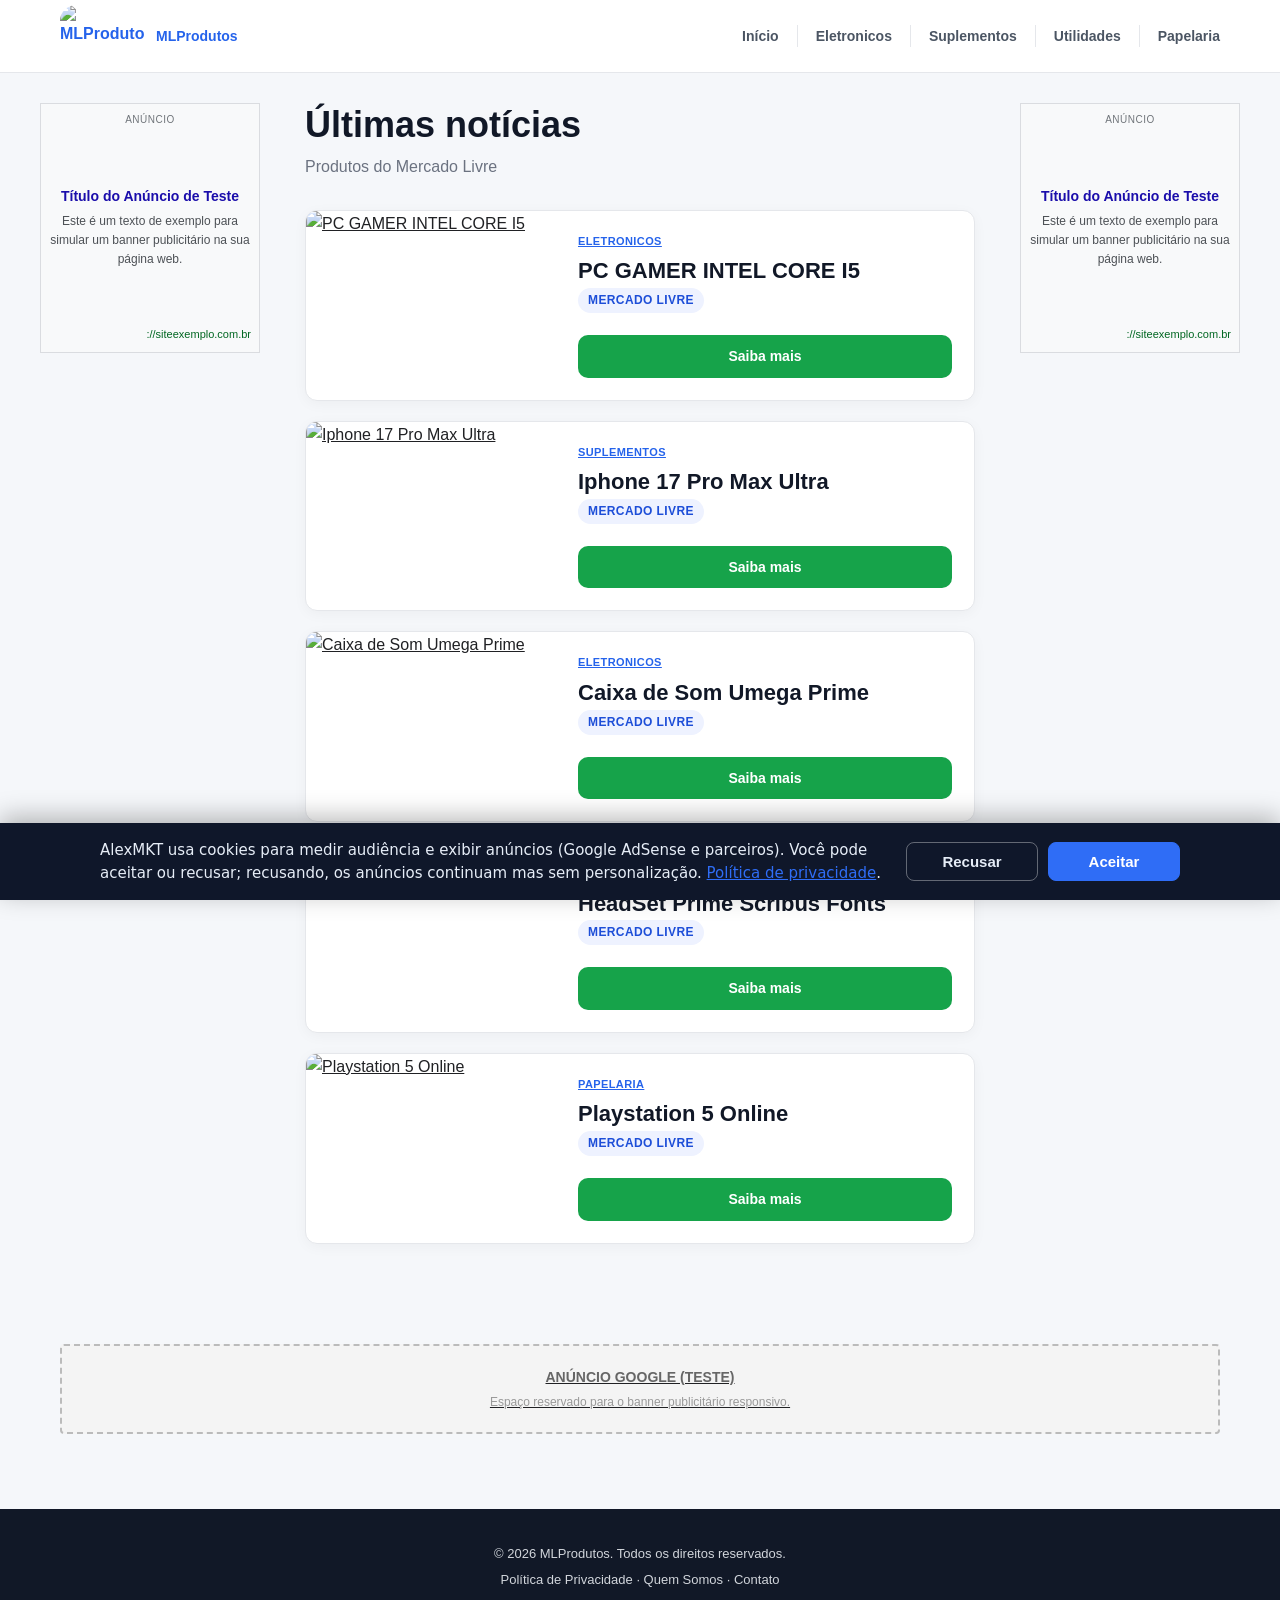
==== commit 87957ab5: "Add files via upload" ====
--- a/index.html
+++ b/index.html
@@ -1,349 +1,33 @@
-<!DOCTYPE html>
+<!DOCTYPE html><html lang="pt-BR"><head>
+<!-- alexmkt-consent-v1 : consentimento de cookies -->
 
-<html
-  lang="en-US"
->
-
-<head>
-
-  <meta charset="UTF-8">
-
-  <meta
-    name="viewport"
-    content="width=device-width, initial-scale=1.0"
-  >
-
-  <meta
-    name="description"
-    content="Teste do Template Texto &amp; Imagem"
-  >
-
-  <title>
-    Teste do Template Texto &amp; Imagem
-  </title>
-
-  <link
-    rel="stylesheet"
-    href="style.css"
-  >
-
-</head>
-
-<body class="template-blue">
-
-<header class="hero">
-
-  <div class="container">
-
-    <div class="hero-grid">
-
-      <div class="hero-content">
-
-        
-<div class="categoria">
-  Educação
+<script data-pub-js="head" src="assets/head.js"></script><meta charset="UTF-8"><meta name="viewport" content="width=device-width, initial-scale=1.0"><meta name="description" content="Produtos do Mercado Livre"><meta name="robots" content="index, follow"><link rel="canonical" href="https://mlprodutos.com.br"><link rel="icon" type="image/png" href="https://raw.githubusercontent.com/alexusbsb-ctrl/w7noticias/refs/heads/main/favicon.png"><title>ML Produtos</title><meta property="og:type" content="website"><meta property="og:site_name" content="MLProdutos"><meta property="og:title" content="ML Produtos"><meta property="og:description" content="Produtos do Mercado Livre"><meta property="og:url" content="https://mlprodutos.com.br"><meta name="twitter:card" content="summary_large_image"><meta name="twitter:title" content="ML Produtos"><meta name="twitter:description" content="Produtos do Mercado Livre"><meta charset="UTF-8">
+    <title>Meu Site</title>
+    <!-- Script do Google AdSense -->
+    <script async src="https://googlesyndication.com" crossorigin="anonymous"></script><script type="application/ld+json">{"@context":"https://schema.org","@type":"WebSite","name":"MLProdutos","url":"https://mlprodutos.com.br","potentialAction":{"@type":"SearchAction","target":"https://mlprodutos.com.br/busca.html?q={search_term_string}","query-input":"required name=search_term_string"}}</script><link rel="stylesheet" data-pub-css="externo" href="assets/estilos.css"></head><body><header class="site-header"><div class="container header-inner"><a href="https://mlprodutos.com.br" class="logo" aria-label="MLProdutos - Página inicial"><img src="https://raw.githubusercontent.com/alexusbsb-ctrl/w7noticias/refs/heads/main/logo.ico" class="logo-image" alt="MLProdutos" decoding="async"><span class="logo-text">MLProdutos</span></a><nav class="main-nav" aria-label="Navegação principal"><a href="https://mlprodutos.com.br">Início</a><a href="/categoria/eletronicos.html" target="_self">Eletronicos</a><a href="/categoria/suplemento.html" target="_self">Suplementos</a><a href="/categoria/utilidades.html" target="_self">Utilidades</a><a href="/categoria/papelaria.html" target="_self">Papelaria</a></nav></div></header><main class="article-layout home-layout"><aside class="article-sidebar article-sidebar-left home-sidebar home-sidebar-left" aria-label="Publicidade"><div class="sidebar-sticky"><div class="ad-slot" data-ad-id="ANUNCIO_1787566619189" data-ad-position="ESQUERDA" data-ad-order="1"><div class="anuncio-teste-google" style="width: 300px; height: 250px; border: 1px solid #dadce0; background-color: #f8f9fa; display: flex; flex-direction: column; justify-content: space-between; padding: 8px; font-family: Arial, sans-serif; box-sizing: border-box;">
+  <span style="font-size: 10px; color: #70757a; text-transform: uppercase; letter-spacing: 0.5px;">Anúncio</span>
+  <div style="text-align: center;">
+    <p style="font-size: 14px; color: #1a0dab; margin: 0 0 4px 0; font-weight: bold;">Título do Anúncio de Teste</p>
+    <p style="font-size: 12px; color: #4d5156; margin: 0;">Este é um texto de exemplo para simular um banner publicitário na sua página web.</p>
+  </div>
+  <span style="font-size: 11px; color: #006621; text-align: right;">://siteexemplo.com.br</span>
+</div></div></div></aside><section class="home-main-column"><section class="home-heading"><h1>Últimas notícias</h1><p>Produtos do Mercado Livre</p></section><section class="posts-list" aria-label="Últimas notícias"><article class="post-card"><a href="https://mlprodutos.com.br/posts/pc-gamer-intel-core-i5.html" class="post-card-image" aria-label="PC GAMER INTEL CORE I5"><img src="https://raw.githubusercontent.com/alexusbsb-ctrl/img/refs/heads/main/PC_Gamer.png" alt="PC GAMER INTEL CORE I5" loading="lazy" decoding="async"></a><div class="post-card-body"><div class="post-card-category"><a href="https://mlprodutos.com.br/categoria/eletronicos.html" aria-label="Ver notícias da categoria Eletronicos">Eletronicos</a></div><h2 class="post-card-title"><a href="https://mlprodutos.com.br/posts/pc-gamer-intel-core-i5.html">PC GAMER INTEL CORE I5</a></h2><div class="post-card-loja">Mercado Livre</div><a class="btn-comprar btn-comprar-card" href="https://mlprodutos.com.br/posts/pc-gamer-intel-core-i5.html">Saiba mais</a></div></article><article class="post-card"><a href="https://mlprodutos.com.br/posts/iphone-17-pro-max-ultra.html" class="post-card-image" aria-label="Iphone 17 Pro Max Ultra"><img src="https://raw.githubusercontent.com/alexusbsb-ctrl/img/refs/heads/main/iphone.png" alt="Iphone 17 Pro Max Ultra" loading="lazy" decoding="async"></a><div class="post-card-body"><div class="post-card-category"><a href="https://mlprodutos.com.br/categoria/suplemento.html" aria-label="Ver notícias da categoria Suplementos">Suplementos</a></div><h2 class="post-card-title"><a href="https://mlprodutos.com.br/posts/iphone-17-pro-max-ultra.html">Iphone 17 Pro Max Ultra</a></h2><div class="post-card-loja">Mercado Livre</div><a class="btn-comprar btn-comprar-card" href="https://mlprodutos.com.br/posts/iphone-17-pro-max-ultra.html">Saiba mais</a></div></article><article class="post-card"><a href="https://mlprodutos.com.br/posts/caixa-de-som-umega-prime.html" class="post-card-image" aria-label="Caixa de Som Umega Prime"><img src="https://raw.githubusercontent.com/alexusbsb-ctrl/img/refs/heads/main/Caixa_Som.png" alt="Caixa de Som Umega Prime" loading="lazy" decoding="async"></a><div class="post-card-body"><div class="post-card-category"><a href="https://mlprodutos.com.br/categoria/eletronicos.html" aria-label="Ver notícias da categoria Eletronicos">Eletronicos</a></div><h2 class="post-card-title"><a href="https://mlprodutos.com.br/posts/caixa-de-som-umega-prime.html">Caixa de Som Umega Prime</a></h2><div class="post-card-loja">Mercado Livre</div><a class="btn-comprar btn-comprar-card" href="https://mlprodutos.com.br/posts/caixa-de-som-umega-prime.html">Saiba mais</a></div></article><article class="post-card"><a href="https://mlprodutos.com.br/posts/headset-prime-scribus-fonts.html" class="post-card-image" aria-label="HeadSet Prime Scribus Fonts"><img src="https://raw.githubusercontent.com/alexusbsb-ctrl/img/refs/heads/main/Headset.png" alt="HeadSet Prime Scribus Fonts" loading="lazy" decoding="async"></a><div class="post-card-body"><div class="post-card-category"><a href="https://mlprodutos.com.br/categoria/utilidades.html" aria-label="Ver notícias da categoria Utilidades">Utilidades</a></div><h2 class="post-card-title"><a href="https://mlprodutos.com.br/posts/headset-prime-scribus-fonts.html">HeadSet Prime Scribus Fonts</a></h2><div class="post-card-loja">Mercado Livre</div><a class="btn-comprar btn-comprar-card" href="https://mlprodutos.com.br/posts/headset-prime-scribus-fonts.html">Saiba mais</a></div></article><article class="post-card"><a href="https://mlprodutos.com.br/posts/playstation-5-online.html" class="post-card-image" aria-label="Playstation 5 Online"><img src="https://raw.githubusercontent.com/alexusbsb-ctrl/img/refs/heads/main/Playstation.png" alt="Playstation 5 Online" loading="lazy" decoding="async"></a><div class="post-card-body"><div class="post-card-category"><a href="https://mlprodutos.com.br/categoria/papelaria.html" aria-label="Ver notícias da categoria Papelaria">Papelaria</a></div><h2 class="post-card-title"><a href="https://mlprodutos.com.br/posts/playstation-5-online.html">Playstation 5 Online</a></h2><div class="post-card-loja">Mercado Livre</div><a class="btn-comprar btn-comprar-card" href="https://mlprodutos.com.br/posts/playstation-5-online.html">Saiba mais</a></div></article></section></section><aside class="article-sidebar article-sidebar-right home-sidebar home-sidebar-right" aria-label="Publicidade"><div class="sidebar-sticky"><div class="ad-slot" data-ad-id="ANUNCIO_1787566653670" data-ad-position="DIREITA" data-ad-order="1"><div class="anuncio-teste-google" style="width: 300px; height: 250px; border: 1px solid #dadce0; background-color: #f8f9fa; display: flex; flex-direction: column; justify-content: space-between; padding: 8px; font-family: Arial, sans-serif; box-sizing: border-box;">
+  <span style="font-size: 10px; color: #70757a; text-transform: uppercase; letter-spacing: 0.5px;">Anúncio</span>
+  <div style="text-align: center;">
+    <p style="font-size: 14px; color: #1a0dab; margin: 0 0 4px 0; font-weight: bold;">Título do Anúncio de Teste</p>
+    <p style="font-size: 12px; color: #4d5156; margin: 0;">Este é um texto de exemplo para simular um banner publicitário na sua página web.</p>
+  </div>
+  <span style="font-size: 11px; color: #006621; text-align: right;">://siteexemplo.com.br</span>
+</div></div></div></aside></main><div class="container ad-final-container"><div class="ad-slot" data-ad-id="ANUNCIO_1787566697054" data-ad-position="FINAL" data-ad-order="1"><!-- Início do Bloco de Anúncio de Teste -->
+<div class="adsense-test-container" style="margin: 20px auto; text-align: center; max-width: 100%;">
+    <ins class="adsbygoogle"
+         style="display:block; background:#f4f4f4; border:2px dashed #bbb; border-radius:4px; padding:20px; text-align:center; min-height:90px;"
+         data-ad-client="ca-pub-0000000000000000"
+         data-ad-slot="0000000000"
+         data-ad-format="auto"
+         data-full-width-responsive="true">
+         <span style="font-family: sans-serif; font-size: 14px; color: #666; font-weight: bold; display: block; margin-bottom: 5px;">ANÚNCIO GOOGLE (TESTE)</span>
+         <span style="font-family: sans-serif; font-size: 12px; color: #999; display: block;">Espaço reservado para o banner publicitário responsivo.</span>
+    </ins>
 </div>
-
-
-
-        <h1>
-          Teste do Template Texto &amp; Imagem
-        </h1>
-
-
-        
-<p class="hero-description">
-  Teste do Template Texto &amp; Imagem
-</p>
-
-
-
-        
-<p class="hero-publico">
-  Afiliados
-</p>
-
-
-
-        
-<p class="hero-dor">
-  Teste do Template Texto &amp; Imagem
-</p>
-
-
-
-        <a
-          href="http://www.w7noticias.com/"
-          class="cta"
-          data-event="cta_click"
-        >
-          Learn More
-        </a>
-
-      </div>
-
-
-      
-<div class="hero-image">
-
-  <img
-    src="https://raw.githubusercontent.com/alexusbsb-ctrl/img/refs/heads/main/026.PNG"
-    alt="Teste do Template Texto &amp; Imagem"
-  >
-
-</div>
-
-
-    </div>
-
-  </div>
-
-</header>
-
-
-
-
-<section
-  class="beneficios-section"
-  id="beneficios"
->
-
-  <div class="container">
-
-    <span class="section-label">
-      BENEFITS
-    </span>
-
-    <h2>
-      Teste Template Blue
-    </h2>
-
-    <div class="beneficios-grid">
-
-      
-
-<div class="beneficio-card">
-
-  <div class="beneficio-icon">
-    ✓
-  </div>
-
-  <p>
-    Teste Template Blue
-  </p>
-
-</div>
-
-
-
-<div class="beneficio-card">
-
-  <div class="beneficio-icon">
-    ✓
-  </div>
-
-  <p>
-    Teste Template Blue
-  </p>
-
-</div>
-
-
-
-<div class="beneficio-card">
-
-  <div class="beneficio-icon">
-    ✓
-  </div>
-
-  <p>
-    Teste Template Blue
-  </p>
-
-</div>
-
-
-
-    </div>
-
-  </div>
-
-</section>
-
-
-
-
-
-<section
-  class="imagens-section"
-  id="imagens"
->
-
-  <div class="container">
-
-    <div class="imagens-grid">
-
-      
-
-<div class="imagem-card">
-
-  <img
-    src="https://raw.githubusercontent.com/alexusbsb-ctrl/img/refs/heads/main/001.PNG"
-    alt="Teste do Template Texto &amp; Imagem imagem 2"
-    loading="lazy"
-  >
-
-</div>
-
-
-
-<div class="imagem-card">
-
-  <img
-    src="https://raw.githubusercontent.com/alexusbsb-ctrl/img/refs/heads/main/007.PNG"
-    alt="Teste do Template Texto &amp; Imagem imagem 3"
-    loading="lazy"
-  >
-
-</div>
-
-
-
-    </div>
-
-  </div>
-
-</section>
-
-
-
-
-
-<section
-  class="video-section"
-  id="video"
->
-
-  <div class="container">
-
-    <span class="section-label">
-      WATCH THE VIDEO
-    </span>
-
-    <h2>
-       
-    </h2>
-
-    <div class="video-wrapper">
-
-      <iframe
-        src="https://www.youtube.com/embed/uXlWYZ022zU"
-        title="Teste do Template Texto &amp; Imagem"
-        allow="accelerometer; autoplay; clipboard-write; encrypted-media; gyroscope; picture-in-picture; web-share"
-        allowfullscreen>
-      </iframe>
-
-    </div>
-
-  </div>
-
-</section>
-
-
-
-
-
-<section
-  class="oferta-section"
-  id="oferta"
->
-
-  <div class="container">
-
-    <div class="oferta-card">
-
-      
-<h2>
-  Teste Template Blue
-</h2>
-
-
-
-      
-<div class="preco">
-
-  <span class="moeda">
-    USD
-  </span>
-
-  <span class="valor">
-    201,45
-  </span>
-
-</div>
-
-
-
-      <a
-        href="http://www.w7noticias.com/"
-        class="cta"
-        data-event="cta_click"
-      >
-        Learn More
-      </a>
-
-    </div>
-
-  </div>
-
-</section>
-
-
-
-
-<section
-  class="cta-final-section"
->
-
-  <div class="container">
-
-    <h2>
-      Teste Template Blue
-    </h2>
-
-    <a
-      href="http://www.w7noticias.com/"
-      class="cta large"
-      data-event="cta_click"
-    >
-      Learn More
-    </a>
-
-  </div>
-
-</section>
-
-
-<footer class="footer">
-
-  <div class="container">
-
-    <p>
-      Teste do Template Texto &amp; Imagem
-    </p>
-
-    <p>
-       © 2026
-      All rights reserved.
-    </p>
-
-  </div>
-
-</footer>
-
-
-<script src="script.js"></script>
-
-</body>
-
-</html>+<!-- Fim do Bloco de Anúncio de Teste --></div></div><footer class="site-footer"><div class="container footer-inner"><p>&copy; 2026 MLProdutos. Todos os direitos reservados.</p><p class="footer-links"><a href="https://mlprodutos.com.br/politica-de-privacidade.html">Política de Privacidade</a> · <a href="https://mlprodutos.com.br/quem-somos.html">Quem Somos</a> · <a href="https://mlprodutos.com.br/contato.html">Contato</a></p></div></footer></body></html>
--- a/assets/estilos.css
+++ b/assets/estilos.css
@@ -0,0 +1,1984 @@
+#amkt-consent{position:fixed;left:0;right:0;bottom:0;top:auto;
+z-index:2147483000;display:none;box-sizing:border-box;padding:16px 18px;
+background:#0f172a;color:#e6edf7;
+font:15px/1.5 system-ui,-apple-system,Segoe UI,Roboto,Helvetica,Arial,sans-serif;
+box-shadow:0 -6px 24px rgba(0,0,0,.28)}
+#amkt-consent.amkt-on{display:block}
+#amkt-consent .amkt-wrap{max-width:1080px;margin:0 auto;display:flex;
+gap:16px;align-items:center;flex-wrap:wrap;justify-content:space-between}
+#amkt-consent p{margin:0;flex:1 1 380px;min-width:260px}
+#amkt-consent a{color:#2f6df6;text-decoration:underline}
+#amkt-consent .amkt-btns{display:flex;gap:10px;flex-wrap:wrap}
+#amkt-consent button{cursor:pointer;border-radius:8px;padding:10px 18px;
+font-size:15px;font-weight:600;border:1px solid rgba(255,255,255,.35);
+background:transparent;color:inherit;min-width:132px}
+#amkt-consent button.amkt-primary{background:#2f6df6;
+border-color:#2f6df6;color:#fff}
+#amkt-consent button:focus-visible{outline:2px solid #fff;outline-offset:2px}
+#amkt-prefs{position:fixed;left:12px;bottom:12px;z-index:2147482000;
+display:none;background:#0f172a;color:#e6edf7;
+border:1px solid rgba(255,255,255,.28);border-radius:999px;cursor:pointer;
+font:13px system-ui,sans-serif;padding:7px 13px;opacity:.85}
+#amkt-prefs.amkt-on{display:block}
+@media (max-width:640px){#amkt-consent button{flex:1 1 46%;min-width:0}}
+
+/* ============================================================
+   W7NOTICIAS
+   STYLE.CSS
+   CSS PÚBLICO
+   ============================================================ */
+
+
+/* ============================================================
+   RESET
+   ============================================================ */
+
+* {
+  box-sizing: border-box;
+}
+
+html {
+  margin: 0;
+  padding: 0;
+
+  scroll-behavior: smooth;
+}
+
+body {
+  margin: 0;
+  padding: 0;
+
+  background: #f5f7fa;
+  color: #202124;
+
+  font-family: Arial, Helvetica, sans-serif;
+  line-height: 1.6;
+
+  overflow-x: hidden;
+}
+
+img {
+  max-width: 100%;
+  height: auto;
+}
+
+a {
+  color: inherit;
+}
+
+
+/* ============================================================
+   CONTAINER
+   ============================================================ */
+
+.container {
+  width: 100%;
+  max-width: 1200px;
+
+  margin: 0 auto;
+
+  padding-left: 20px;
+  padding-right: 20px;
+}
+
+
+/* ============================================================
+   HEADER
+   ============================================================ */
+
+.site-header {
+  width: 100%;
+
+  background: #ffffff;
+
+  border-bottom: 1px solid #e5e7eb;
+
+  position: relative;
+
+  z-index: 100;
+}
+
+.header-inner {
+  min-height: 72px;
+
+  display: flex;
+
+  align-items: center;
+  justify-content: space-between;
+
+  gap: 25px;
+}
+
+
+/* ============================================================
+   LOGO
+   ============================================================
+   LOGO 2× mais largo e 1,5× mais alto que o original (42×42).
+   Alinhado à esquerda com o texto do body (desktop/notebook).
+   Centralizado no celular (ver @media 800px e 600px).
+   ============================================================ */
+
+.logo {
+  display: inline-flex;
+
+  align-items: center;
+
+  gap: 12px;
+
+  text-decoration: none;
+
+  color: #2563eb;
+
+  font-weight: 700;
+
+  flex-shrink: 0;
+}
+
+.logo-mark,
+.logo img {
+  width: 84px;      /* 2× mais largo  (42 × 2) */
+  height: 63px;      /* 1,5× mais alto (42 × 1,5) */
+
+  display: inline-flex;
+
+  align-items: center;
+  justify-content: center;
+
+  border-radius: 16px;
+
+  overflow: hidden;
+}
+
+.logo-mark {
+  background: #2563eb;
+  color: #ffffff;
+
+  font-size: 24px;
+  font-weight: 800;
+  letter-spacing: 0.5px;
+}
+
+.logo img {
+  object-fit: contain;
+
+  background: transparent;
+}
+
+.logo-text {
+  color: #2563eb;
+
+  font-size: 14px;   /* mesmo tamanho das letras do menu */
+  font-weight: 600;  /* mesmo peso das letras do menu */
+}
+
+
+/* ============================================================
+   MENU
+   ============================================================ */
+
+.main-nav {
+  display: flex;
+
+  align-items: center;
+  justify-content: flex-end;
+
+  flex-wrap: wrap;
+}
+
+.main-nav a {
+  color: #4b5563;
+
+  text-decoration: none;
+
+  font-size: 14px;
+  font-weight: 600;
+
+  transition: color 0.2s ease;
+
+  padding: 0 18px;
+
+  border-right: 1px solid #e5e7eb;
+}
+
+.main-nav a:last-child {
+  border-right: 0;
+  padding-right: 0;
+}
+
+.main-nav a:hover {
+  color: #2563eb;
+}
+
+.search-link {
+  color: #2563eb !important;
+}
+
+
+/* ============================================================
+   ANÚNCIO TOPO
+   ============================================================ */
+
+.ad-top-container {
+  width: 100%;
+  max-width: 1200px;
+
+  margin: 0 auto;
+
+  padding: 15px 20px 20px;
+}
+
+.ad-top-container .ad-slot {
+  width: 100%;
+
+  margin: 0 auto 20px;
+
+  text-align: center;
+}
+
+
+/* ============================================================
+   ANÚNCIO FINAL
+   ============================================================ */
+
+.ad-final-container {
+  width: 100%;
+  max-width: 1200px;
+
+  margin: 0 auto;
+
+  padding: 20px 20px 35px;
+}
+
+.ad-final-container .ad-slot {
+  width: 100%;
+
+  margin: 0 auto 20px;
+
+  text-align: center;
+}
+
+
+/* ============================================================
+   ANÚNCIO GENÉRICO
+   ============================================================ */
+
+.ad-slot {
+  display: block;
+
+  width: 100%;
+  max-width: 100%;
+
+  margin: 0 auto 25px;
+
+  text-align: center;
+
+  min-width: 0;
+
+  overflow: visible;
+}
+
+.ad-slot iframe {
+  display: block;
+
+  max-width: 100%;
+
+  margin-left: auto;
+  margin-right: auto;
+}
+
+.ad-slot img {
+  display: block;
+
+  max-width: 100%;
+
+  height: auto;
+
+  margin-left: auto;
+  margin-right: auto;
+}
+
+
+/* ============================================================
+   ANÚNCIOS ENTRE PARÁGRAFOS
+   ============================================================ */
+
+.ad-inline-container {
+  width: 100%;
+  max-width: 100%;
+
+  margin: 30px 0;
+
+  text-align: center;
+
+  overflow: hidden;
+}
+
+.ad-inline-container .ad-slot {
+  width: 100%;
+  max-width: 100%;
+
+  margin: 0 auto;
+}
+
+
+/* ============================================================
+   HOME
+   ============================================================ */
+
+.home-container {
+  width: 100%;
+  max-width: 1200px;
+
+  margin: 0 auto;
+
+  padding: 20px 20px 50px;
+}
+
+.home-heading {
+  margin: 0 0 30px;
+}
+
+.home-heading h1 {
+  margin: 0;
+
+  color: #111827;
+
+  font-size: 36px;
+
+  line-height: 1.2;
+}
+
+.home-heading p {
+  margin: 8px 0 0;
+
+  color: #6b7280;
+}
+
+
+/* ============================================================
+   PÁGINA DE BUSCA
+   ============================================================ */
+
+.search-page {
+  width: 100%;
+
+  padding-top: 30px;
+  padding-bottom: 50px;
+}
+
+.search-heading {
+  margin-bottom: 24px;
+}
+
+.search-heading h1 {
+  margin: 0;
+
+  color: #111827;
+
+  font-size: 36px;
+
+  line-height: 1.2;
+
+  letter-spacing: -0.4px;
+}
+
+.search-heading p {
+  margin: 9px 0 0;
+
+  color: #6b7280;
+
+  font-size: 15px;
+}
+
+
+/* ============================================================
+   CAIXA DE BUSCA
+   ============================================================ */
+
+.search-box {
+  width: 100%;
+
+  margin: 0 0 30px;
+
+  padding: 22px;
+
+  background: #ffffff;
+
+  border: 1px solid #e5e7eb;
+
+  border-radius: 14px;
+
+  box-shadow:
+    0 4px 18px rgba(0, 0, 0, 0.04);
+}
+
+.search-label {
+  display: block;
+
+  margin: 0 0 9px;
+
+  color: #111827;
+
+  font-size: 14px;
+
+  font-weight: 700;
+}
+
+
+/* ============================================================
+   LINHA DO FORMULÁRIO
+   ============================================================ */
+
+.search-form-row {
+  position: relative;
+
+  display: flex;
+
+  align-items: stretch;
+
+  width: 100%;
+
+  gap: 10px;
+}
+
+
+/* ============================================================
+   ÍCONE DE LUPA
+   ============================================================
+
+   A lupa é criada somente com CSS.
+
+   Não depende de:
+   - Font Awesome
+   - Bootstrap Icons
+   - biblioteca externa
+   - imagem externa
+
+   ============================================================ */
+
+.search-form-row::before {
+  content: "";
+
+  position: absolute;
+
+  z-index: 2;
+
+  left: 17px;
+  top: 50%;
+
+  width: 15px;
+  height: 15px;
+
+  border: 2px solid #6b7280;
+
+  border-radius: 50%;
+
+  transform: translateY(-55%);
+
+  pointer-events: none;
+}
+
+.search-form-row::after {
+  content: "";
+
+  position: absolute;
+
+  z-index: 2;
+
+  left: 31px;
+  top: calc(50% + 7px);
+
+  width: 8px;
+  height: 2px;
+
+  background: #6b7280;
+
+  border-radius: 2px;
+
+  transform:
+    rotate(45deg);
+
+  transform-origin: left center;
+
+  pointer-events: none;
+}
+
+
+/* ============================================================
+   INPUT DA BUSCA
+   ============================================================ */
+
+.search-form-row input[type="search"] {
+  flex: 1;
+
+  width: 100%;
+
+  min-width: 0;
+
+  height: 50px;
+
+  padding:
+    0
+    18px
+    0
+    48px;
+
+  border:
+    1px solid #d1d5db;
+
+  border-radius: 10px;
+
+  background: #ffffff;
+
+  color: #111827;
+
+  font-family: Arial, Helvetica, sans-serif;
+
+  font-size: 15px;
+
+  outline: none;
+
+  transition:
+    border-color 0.2s ease,
+    box-shadow 0.2s ease,
+    background 0.2s ease;
+}
+
+.search-form-row input[type="search"]::placeholder {
+  color: #9ca3af;
+
+  opacity: 1;
+}
+
+.search-form-row input[type="search"]:hover {
+  border-color: #b8c0cc;
+}
+
+.search-form-row input[type="search"]:focus {
+  border-color: #2563eb;
+
+  background: #ffffff;
+
+  box-shadow:
+    0 0 0 3px rgba(37, 99, 235, 0.12);
+}
+
+
+/* ============================================================
+   BOTÃO BUSCAR
+   ============================================================ */
+
+.search-form-row button {
+  flex: 0 0 auto;
+
+  min-width: 105px;
+
+  height: 50px;
+
+  padding:
+    0
+    22px;
+
+  border: 0;
+
+  border-radius: 10px;
+
+  background: #2563eb;
+
+  color: #ffffff;
+
+  font-family: Arial, Helvetica, sans-serif;
+
+  font-size: 15px;
+
+  font-weight: 700;
+
+  cursor: pointer;
+
+  transition:
+    background 0.2s ease,
+    transform 0.15s ease,
+    box-shadow 0.2s ease;
+}
+
+.search-form-row button:hover {
+  background: #1d4ed8;
+
+  box-shadow:
+    0 4px 12px rgba(37, 99, 235, 0.20);
+}
+
+.search-form-row button:active {
+  transform: translateY(1px);
+}
+
+.search-form-row button:focus-visible {
+  outline:
+    3px solid rgba(37, 99, 235, 0.25);
+
+  outline-offset: 2px;
+}
+
+
+/* ============================================================
+   RESULTADOS DA BUSCA
+   ============================================================ */
+
+.search-results-section {
+  width: 100%;
+}
+
+.search-results {
+  width: 100%;
+}
+
+.search-results-header {
+  margin: 0 0 16px;
+
+  color: #4b5563;
+
+  font-size: 14px;
+}
+
+.search-results-header strong {
+  color: #111827;
+}
+
+.search-posts-list {
+  gap: 18px;
+}
+
+.search-post-card {
+  transition:
+    transform 0.18s ease,
+    box-shadow 0.18s ease;
+}
+
+.search-post-card:hover {
+  box-shadow:
+    0 6px 20px rgba(0, 0, 0, 0.07);
+
+  transform: translateY(-1px);
+}
+
+.search-result-summary {
+  margin: 10px 0 0;
+
+  color: #5f6368;
+
+  font-size: 14px;
+
+  line-height: 1.55;
+}
+
+
+/* ============================================================
+   LISTA DE POSTS
+   ============================================================ */
+
+.posts-list {
+  width: 100%;
+
+  display: flex;
+
+  flex-direction: column;
+
+  gap: 20px;
+}
+
+
+/* ============================================================
+   CARD DO POST
+   ============================================================ */
+
+.post-card {
+  width: 100%;
+
+  display: flex;
+
+  align-items: stretch;
+
+  background: #ffffff;
+
+  border: 1px solid #e5e7eb;
+
+  border-radius: 12px;
+
+  overflow: hidden;
+
+  box-shadow:
+    0 3px 14px rgba(0, 0, 0, 0.04);
+}
+
+.post-card-image {
+  display: block;
+
+  flex: 0 0 250px;
+
+  width: 250px;
+  height: 165px;
+
+  overflow: hidden;
+}
+
+.post-card-image img {
+  display: block;
+
+  width: 100%;
+  height: 100%;
+
+  object-fit: cover;
+
+  transition:
+    transform 0.25s ease;
+}
+
+.post-card-image:hover img {
+  transform: scale(1.04);
+}
+
+.post-card-body {
+  flex: 1;
+
+  min-width: 0;
+
+  padding: 22px;
+}
+
+.post-card-category {
+  margin-bottom: 7px;
+
+  color: #2563eb;
+
+  font-size: 11px;
+  font-weight: 800;
+  text-transform: uppercase;
+  letter-spacing: 0.4px;
+}
+
+.post-card-title {
+  margin: 0;
+
+  font-size: 22px;
+
+  line-height: 1.3;
+}
+
+.post-card-title a {
+  color: #111827;
+
+  text-decoration: none;
+}
+
+.post-card-title a:hover {
+  color: #2563eb;
+}
+
+.post-card-date {
+  margin-top: 10px;
+
+  color: #6b7280;
+
+  font-size: 13px;
+}
+
+
+/* ============================================================
+   POSTS VAZIOS
+   ============================================================ */
+
+.empty-posts {
+  padding: 40px;
+
+  background: #ffffff;
+
+  border-radius: 12px;
+
+  text-align: center;
+
+  color: #6b7280;
+}
+
+
+/* ============================================================
+   LAYOUT PRINCIPAL DO ARTIGO
+   ============================================================
+
+   DESKTOP GRANDE:
+
+   ESQUERDA      220px
+   ESPAÇO        45px
+   ARTIGO        670px
+   ESPAÇO        45px
+   DIREITA       220px
+
+   TOTAL: 220 + 45 + 670 + 45 + 220 = 1200px
+
+   ============================================================ */
+
+.article-layout {
+  width: 100%;
+  max-width: 1200px;
+
+  margin: 0 auto;
+
+  padding: 30px 0 60px;
+
+  display: grid;
+
+  grid-template-columns:
+    220px
+    minmax(0, 670px)
+    220px;
+
+  column-gap: 45px;
+
+  align-items: start;
+
+  overflow: visible;
+}
+
+
+/* ============================================================
+   SIDEBARS
+   ============================================================
+
+   O próprio ASIDE é sticky.
+   Não usamos overflow hidden aqui.
+
+   ============================================================ */
+
+.article-sidebar {
+  width: 220px;
+
+  min-width: 220px;
+  max-width: 220px;
+
+  min-height: 1px;
+
+  align-self: start;
+
+  position: -webkit-sticky;
+  position: sticky;
+
+  top: 20px;
+
+  height: fit-content;
+
+  z-index: 1;
+
+  overflow: visible;
+}
+
+
+/* ============================================================
+   SIDEBAR ESQUERDA
+   ============================================================ */
+
+.article-sidebar-left {
+  grid-column: 1;
+
+  min-width: 0;
+}
+
+
+/* ============================================================
+   SIDEBAR DIREITA
+   ============================================================ */
+
+.article-sidebar-right {
+  grid-column: 3;
+
+  min-width: 0;
+}
+
+
+/* ============================================================
+   CONTAINER INTERNO DO SIDEBAR
+   ============================================================
+
+   Este elemento NÃO é sticky.
+   Ele apenas organiza os anúncios.
+
+   ============================================================ */
+
+.sidebar-sticky {
+  width: 220px;
+  max-width: 220px;
+
+  min-width: 0;
+
+  align-self: start;
+
+  overflow: visible;
+}
+
+
+/* ============================================================
+   ANÚNCIOS LATERAIS
+   ============================================================ */
+
+.article-sidebar .ad-slot {
+  display: block;
+
+  width: 220px;
+  max-width: 220px;
+
+  min-width: 0;
+
+  margin: 0 0 25px;
+
+  padding: 0;
+
+  text-align: center;
+
+  overflow: visible;
+}
+
+
+/* ============================================================
+   ELEMENTOS INTERNOS DOS ANÚNCIOS
+   ============================================================ */
+
+.article-sidebar .ad-slot iframe,
+.article-sidebar .ad-slot ins,
+.article-sidebar .ad-slot img {
+  display: block;
+
+  max-width: 100%;
+
+  margin-left: auto;
+  margin-right: auto;
+}
+
+.article-sidebar .ad-slot img {
+  height: auto;
+}
+
+
+/* ============================================================
+   PROTEÇÃO DO CONTEÚDO DO ANÚNCIO
+   ============================================================ */
+
+.article-sidebar .ad-slot > * {
+  max-width: 100% !important;
+}
+
+.article-sidebar .ad-slot iframe {
+  max-width: 100% !important;
+}
+
+.article-sidebar .ad-slot img {
+  max-width: 100% !important;
+}
+
+
+/* ============================================================
+   ARTIGO CENTRAL
+   ============================================================ */
+
+.article-layout > .article {
+  grid-column: 2;
+
+  width: 100%;
+  max-width: 670px;
+
+  min-width: 0;
+
+  margin: 0;
+
+  background: #ffffff;
+
+  border-radius: 14px;
+
+  padding: 32px;
+
+  box-shadow:
+    0 4px 20px rgba(0, 0, 0, 0.05);
+
+  position: relative;
+
+  z-index: 2;
+
+  overflow: hidden;
+}
+
+.article {
+  width: 100%;
+
+  max-width: 670px;
+
+  min-width: 0;
+
+  margin: 0;
+
+  background: #ffffff;
+
+  border-radius: 14px;
+
+  padding: 32px;
+
+  box-shadow:
+    0 4px 20px rgba(0, 0, 0, 0.05);
+
+  overflow: hidden;
+}
+
+
+/* ============================================================
+   CATEGORIA
+   ============================================================ */
+
+.article-category {
+  display: inline-block;
+
+  margin: 0 0 14px;
+
+  padding: 5px 11px;
+
+  border-radius: 20px;
+
+  background: #eef2ff;
+  color: #2563eb;
+
+  font-size: 12px;
+  font-weight: 800;
+  text-transform: uppercase;
+}
+
+
+/* ============================================================
+   TÍTULO
+   ============================================================ */
+
+.article-title {
+  margin: 0;
+
+  color: #111827;
+
+  font-size: 36px;
+  line-height: 1.16;
+  letter-spacing: -0.4px;
+
+  overflow-wrap: break-word;
+}
+
+
+/* ============================================================
+   DATA
+   ============================================================ */
+
+.article-meta {
+  margin: 12px 0 25px;
+
+  color: #6b7280;
+
+  font-size: 13px;
+}
+
+
+/* ============================================================
+   IMAGEM DE DESTAQUE
+   ============================================================ */
+
+.article-image {
+  width: 100%;
+
+  margin: 0 0 30px;
+}
+
+.article-image img {
+  display: block;
+
+  width: 100%;
+
+  height: auto;
+
+  max-height: 460px;
+
+  object-fit: cover;
+
+  border-radius: 12px;
+}
+
+
+/* ============================================================
+   CONTEÚDO
+   ============================================================ */
+
+.article-content {
+  width: 100%;
+
+  min-width: 0;
+
+  color: #30343b;
+
+  font-size: 18px;
+  line-height: 1.75;
+
+  overflow-wrap: break-word;
+  word-wrap: break-word;
+  word-break: normal;
+}
+
+.article-content p {
+  margin: 0 0 22px;
+}
+
+.article-content h2 {
+  margin: 35px 0 14px;
+
+  color: #111827;
+
+  font-size: 27px;
+  line-height: 1.3;
+}
+
+.article-content h3 {
+  margin: 28px 0 12px;
+
+  color: #111827;
+
+  font-size: 22px;
+  line-height: 1.3;
+}
+
+.article-content img {
+  display: block;
+
+  width: auto;
+
+  max-width: 100%;
+
+  height: auto;
+
+  margin: 25px auto;
+
+  border-radius: 10px;
+}
+
+.article-content a {
+  color: #2563eb;
+}
+
+.article-content blockquote {
+  margin: 25px 0;
+
+  padding: 16px 20px;
+
+  border-left:
+    4px solid #2563eb;
+
+  background: #f3f4f6;
+  color: #4b5563;
+}
+
+.article-content ul,
+.article-content ol {
+  margin: 0 0 25px;
+
+  padding-left: 28px;
+}
+
+.article-content table {
+  width: 100%;
+
+  max-width: 100%;
+
+  border-collapse: collapse;
+
+  display: block;
+
+  overflow-x: auto;
+}
+
+.article-content pre {
+  max-width: 100%;
+
+  overflow-x: auto;
+
+  padding: 15px;
+
+  background: #f3f4f6;
+
+  border-radius: 8px;
+}
+
+.article-content code {
+  overflow-wrap: break-word;
+}
+
+
+/* ============================================================
+   VÍDEO
+   ============================================================ */
+
+.article-video {
+  width: 100%;
+
+  margin: 35px 0 10px;
+}
+
+.article-video::before {
+  content: "Vídeo";
+
+  display: block;
+
+  margin-bottom: 10px;
+
+  color: #111827;
+
+  font-size: 15px;
+  font-weight: 700;
+}
+
+.youtube-wrapper {
+  position: relative;
+
+  width: 100%;
+
+  aspect-ratio: 16 / 9;
+
+  overflow: hidden;
+
+  border-radius: 12px;
+
+  background: #000000;
+}
+
+.youtube-wrapper iframe {
+  position: absolute;
+
+  top: 0;
+  left: 0;
+
+  width: 100%;
+  height: 100%;
+
+  border: 0;
+}
+
+
+/* ============================================================
+   FOOTER
+   ============================================================ */
+
+.site-footer {
+  width: 100%;
+
+  margin-top: 20px;
+
+  padding: 30px 20px;
+
+  background: #111827;
+  color: #d1d5db;
+
+  text-align: center;
+
+  font-size: 13px;
+}
+
+.site-footer p {
+  margin: 5px 0;
+}
+
+.footer-links {
+  margin-top: 8px;
+}
+
+.footer-links a {
+  color: #d1d5db;
+
+  text-decoration: none;
+}
+
+.footer-links a:hover {
+  color: #ffffff;
+}
+
+
+/* ============================================================
+   DESKTOP GRANDE
+   ============================================================ */
+
+@media (min-width: 1201px) {
+
+  .article-layout {
+    width: 1200px;
+    max-width: 1200px;
+
+    grid-template-columns:
+      220px
+      minmax(0, 670px)
+      220px;
+
+    column-gap: 45px;
+
+    padding-left: 0;
+    padding-right: 0;
+  }
+
+  .article-sidebar {
+    width: 220px;
+
+    min-width: 220px;
+    max-width: 220px;
+  }
+
+  .sidebar-sticky {
+    width: 220px;
+
+    max-width: 220px;
+  }
+
+  .article-layout > .article {
+    max-width: 670px;
+  }
+
+}
+
+
+/* ============================================================
+   NOTEBOOK
+   ============================================================ */
+
+@media (max-width: 1200px) and (min-width: 1051px) {
+
+  .article-layout {
+    width: 100%;
+    max-width: 1200px;
+
+    grid-template-columns:
+      190px
+      minmax(0, 1fr)
+      190px;
+
+    column-gap: 30px;
+
+    padding-left: 15px;
+    padding-right: 15px;
+  }
+
+  .article-sidebar {
+    width: 190px;
+
+    min-width: 190px;
+    max-width: 190px;
+  }
+
+  .sidebar-sticky {
+    width: 190px;
+
+    max-width: 190px;
+  }
+
+  .article-sidebar .ad-slot {
+    width: 190px;
+
+    max-width: 190px;
+  }
+
+  .article {
+    max-width: 100%;
+
+    padding: 28px;
+  }
+
+}
+
+
+/* ============================================================
+   NOTEBOOK MENOR
+   ============================================================ */
+
+@media (max-width: 1050px) and (min-width: 901px) {
+
+  .article-layout {
+    width: 100%;
+    max-width: 100%;
+
+    grid-template-columns:
+      150px
+      minmax(0, 1fr)
+      150px;
+
+    column-gap: 20px;
+
+    padding-left: 10px;
+    padding-right: 10px;
+  }
+
+  .article-sidebar {
+    width: 150px;
+
+    min-width: 150px;
+    max-width: 150px;
+  }
+
+  .sidebar-sticky {
+    width: 150px;
+
+    max-width: 150px;
+  }
+
+  .article-sidebar .ad-slot {
+    width: 150px;
+
+    max-width: 150px;
+  }
+
+  .article {
+    padding: 25px;
+  }
+
+  .article-title {
+    font-size: 32px;
+  }
+
+}
+
+
+/* ============================================================
+   TABLET
+   ============================================================ */
+
+@media (max-width: 900px) {
+
+  .article-layout {
+    display: block;
+
+    width: 100%;
+
+    max-width: 760px;
+
+    margin: 0 auto;
+
+    padding: 20px 15px 40px;
+  }
+
+  .article-sidebar {
+    display: none;
+  }
+
+  .article {
+    width: 100%;
+
+    max-width: 760px;
+
+    margin: 0 auto;
+
+    padding: 28px;
+  }
+
+}
+
+
+/* ============================================================
+   HEADER TABLET / CELULAR
+   ============================================================
+   Logo centralizado no celular (align-items: center).
+   ============================================================ */
+
+@media (max-width: 800px) {
+
+  .header-inner {
+    min-height: auto;
+
+    flex-direction: column;
+
+    align-items: center;
+    justify-content: center;
+
+    padding-top: 18px;
+    padding-bottom: 18px;
+  }
+
+  .logo {
+    justify-content: center;
+  }
+
+  .main-nav {
+    width: 100%;
+
+    justify-content: center;
+
+    gap: 12px;
+  }
+
+  .main-nav a {
+    padding: 0 12px;
+
+    border-right: 1px solid #e5e7eb;
+  }
+
+  .main-nav a:last-child {
+    border-right: 0;
+    padding-right: 0;
+  }
+
+  .post-card {
+    display: block;
+  }
+
+  .post-card-image {
+    width: 100%;
+
+    height: auto;
+
+    aspect-ratio: 16 / 9;
+  }
+
+  .post-card-body {
+    padding: 20px;
+  }
+
+
+  /* ==========================================================
+     BUSCA TABLET
+     ========================================================== */
+
+  .search-page {
+    padding-top: 25px;
+  }
+
+  .search-heading h1 {
+    font-size: 32px;
+  }
+
+  .search-box {
+    padding: 20px;
+  }
+
+}
+
+
+/* ============================================================
+   CELULAR
+   ============================================================ */
+
+@media (max-width: 600px) {
+
+  .container {
+    padding-left: 15px;
+    padding-right: 15px;
+  }
+
+  .home-container {
+    padding: 20px 15px 40px;
+  }
+
+  .home-heading h1 {
+    font-size: 29px;
+  }
+
+  /* Logo reduzido proporcionalmente para caber na tela do celular */
+  .logo-mark,
+  .logo img {
+    width: 68px;
+    height: 51px;
+
+    border-radius: 13px;
+  }
+
+  .logo-mark {
+    font-size: 19px;
+  }
+
+  .logo-text {
+    font-size: 13px;  /* mesmo tamanho das letras do menu no celular */
+  }
+
+  .main-nav {
+    gap: 8px;
+  }
+
+  .main-nav a {
+    font-size: 13px;
+
+    padding: 0 10px;
+
+    border-right: 1px solid #e5e7eb;
+  }
+
+  .main-nav a:last-child {
+    border-right: 0;
+    padding-right: 0;
+  }
+
+  .post-card-title {
+    font-size: 20px;
+  }
+
+  .article-layout {
+    padding: 15px 10px 30px;
+  }
+
+  .article {
+    padding: 22px 17px;
+
+    border-radius: 10px;
+  }
+
+  .article-title {
+    font-size: 28px;
+
+    line-height: 1.18;
+  }
+
+  .article-content {
+    font-size: 16px;
+
+    line-height: 1.7;
+  }
+
+  .article-content h2 {
+    font-size: 24px;
+  }
+
+  .article-content h3 {
+    font-size: 20px;
+  }
+
+  .article-image img {
+    max-height: none;
+
+    border-radius: 9px;
+  }
+
+  .article-video {
+    margin-top: 30px;
+  }
+
+  .site-footer {
+    padding: 25px 15px;
+  }
+
+
+  /* ==========================================================
+     BUSCA CELULAR
+     ========================================================== */
+
+  .search-page {
+    padding-top: 20px;
+
+    padding-bottom: 40px;
+  }
+
+  .search-heading {
+    margin-bottom: 20px;
+  }
+
+  .search-heading h1 {
+    font-size: 29px;
+  }
+
+  .search-heading p {
+    font-size: 14px;
+  }
+
+  .search-box {
+    padding: 17px;
+
+    border-radius: 12px;
+  }
+
+  .search-form-row {
+    display: flex;
+
+    flex-direction: column;
+
+    gap: 10px;
+  }
+
+  .search-form-row input[type="search"] {
+    height: 48px;
+
+    padding-left: 46px;
+
+    font-size: 15px;
+  }
+
+  .search-form-row button {
+    width: 100%;
+
+    height: 48px;
+  }
+
+  .search-form-row::before {
+    left: 16px;
+  }
+
+  .search-form-row::after {
+    left: 30px;
+  }
+
+  .search-result-summary {
+    font-size: 14px;
+  }
+
+}
+
+
+/* ============================================================
+   TELAS MUITO PEQUENAS
+   ============================================================ */
+
+@media (max-width: 380px) {
+
+  .article {
+    padding: 18px 14px;
+  }
+
+  .article-title {
+    font-size: 25px;
+  }
+
+  .article-content {
+    font-size: 15.5px;
+  }
+
+
+  /* ==========================================================
+     LOGO MUITO PEQUENO
+     ========================================================== */
+
+  .logo-mark,
+  .logo img {
+    width: 58px;
+    height: 44px;
+
+    border-radius: 11px;
+  }
+
+  .logo-mark {
+    font-size: 16px;
+  }
+
+
+  /* ==========================================================
+     BUSCA MUITO PEQUENA
+     ========================================================== */
+
+  .search-box {
+    padding: 14px;
+  }
+
+  .search-heading h1 {
+    font-size: 26px;
+  }
+
+  .search-form-row input[type="search"] {
+    font-size: 14px;
+  }
+
+}
+
+
+/* ============================================================
+   ACESSIBILIDADE
+   ============================================================ */
+
+a:focus-visible {
+  outline:
+    3px solid #2563eb;
+
+  outline-offset:
+    3px;
+}
+
+
+/* ============================================================
+   FIM
+   ============================================================ */
+
+
+/* ============================================================
+   PÁGINAS INSTITUCIONAIS (contato.html / politica-de-privacidade.html)
+
+   Por que o conteúdo ficava à esquerda:
+   essas páginas usam internamente a grade .article-layout
+   (3 colunas: 220px | 670px | 220px), herdada dos posts.
+   Mesmo com o <main class="container"> centralizado, o
+   conteúdo caía na coluna da esquerda da grade.
+
+   Correção:
+   1. Desliga a grade nas páginas institucionais (display: block).
+   2. Centraliza o conjunto inteiro (max-width + margin auto),
+      cobrindo as duas estruturas possíveis:
+      - <main class="container"> com .article-layout dentro
+      - <main> direto com a classe .article-layout
+   3. Em celular, largura total com padding lateral.
+   ============================================================ */
+
+/* 1) Desliga a grade de 3 colunas e centraliza o bloco principal */
+
+main.container .article-layout,
+.institutional-page .article-layout,
+.institutional-page main.article-layout {
+  display: block;
+
+  width: 100%;
+  max-width: 760px;
+
+  margin-left: auto;
+  margin-right: auto;
+
+  padding-left: 20px;
+  padding-right: 20px;
+}
+
+/* 2) Colunas laterais vazias da grade não ocupam espaço */
+
+main.container .article-layout > aside,
+.institutional-page .article-layout > aside,
+.institutional-page main.article-layout > aside {
+  display: none;
+}
+
+/* 3) Coluna de conteúdo ocupa 100% do bloco centralizado */
+
+main.container .article-layout > .article,
+.institutional-page .article-layout > .article,
+.institutional-page main.article-layout > .article,
+main.container .article-content,
+.institutional-page .article-content {
+  width: 100%;
+  max-width: 100%;
+
+  margin-left: auto;
+  margin-right: auto;
+}
+
+/* 4) O <main class="container"> em si permanece centralizado */
+
+main.container,
+.institutional-page main.container {
+  margin-left: auto;
+  margin-right: auto;
+}
+
+/* 5) Celular e tablet: largura total com padding lateral */
+
+@media (max-width: 800px) {
+  main.container .article-layout,
+  .institutional-page .article-layout,
+  .institutional-page main.article-layout {
+    max-width: 100%;
+
+    padding-left: 20px;
+    padding-right: 20px;
+  }
+}
+
+@media (max-width: 600px) {
+  main.container .article-layout,
+  .institutional-page .article-layout,
+  .institutional-page main.article-layout {
+    max-width: 100%;
+
+    padding-left: 16px;
+    padding-right: 16px;
+  }
+}
+
+
+/* ============================================================
+   LOJA VIRTUAL — PRODUTOS
+   ============================================================ */
+
+.post-card-loja {
+  display: inline-block;
+  margin-bottom: 10px;
+  padding: 3px 10px;
+  border-radius: 999px;
+  background: #eef2ff;
+  color: #1d4ed8;
+  font-size: 12px;
+  font-weight: 700;
+  text-transform: uppercase;
+  letter-spacing: .4px;
+}
+
+.btn-comprar {
+  display: inline-block;
+  width: 100%;
+  padding: 12px 18px;
+  border: 0;
+  border-radius: 10px;
+  background: #16a34a;
+  color: #ffffff;
+  font-size: 15px;
+  font-weight: 700;
+  text-align: center;
+  text-decoration: none;
+  cursor: pointer;
+  transition: background .2s ease, transform .2s ease;
+}
+
+.btn-comprar:hover {
+  background: #15803d;
+  transform: translateY(-1px);
+}
+
+.btn-comprar-card {
+  margin-top: 12px;
+  font-size: 14px;
+  padding: 10px 14px;
+}
+
+.produto-compra {
+  display: flex;
+  flex-direction: column;
+  gap: 10px;
+  align-items: flex-start;
+  margin: 22px 0;
+  padding: 18px;
+  border: 1px solid #e5e7eb;
+  border-radius: 12px;
+  background: #f8fafc;
+}
+
+.produto-loja {
+  font-size: 14px;
+  color: #475569;
+  font-weight: 600;
+}
+
+.produto-compra-final {
+  margin-top: 28px;
+}
+
+.produto-galeria {
+  display: grid;
+  grid-template-columns: repeat(auto-fill, minmax(120px, 1fr));
+  gap: 10px;
+  margin: 18px 0;
+}
+
+.produto-galeria-item {
+  display: block;
+  overflow: hidden;
+  border: 1px solid #e5e7eb;
+  border-radius: 10px;
+  background: #ffffff;
+}
+
+.produto-galeria-item img {
+  display: block;
+  width: 100%;
+  height: 120px;
+  object-fit: cover;
+  transition: transform .3s ease;
+}
+
+.produto-galeria-item:hover img {
+  transform: scale(1.05);
+}
+
+@media (max-width: 600px) {
+
+  .produto-galeria-item img {
+    height: 100px;
+  }
+
+}
